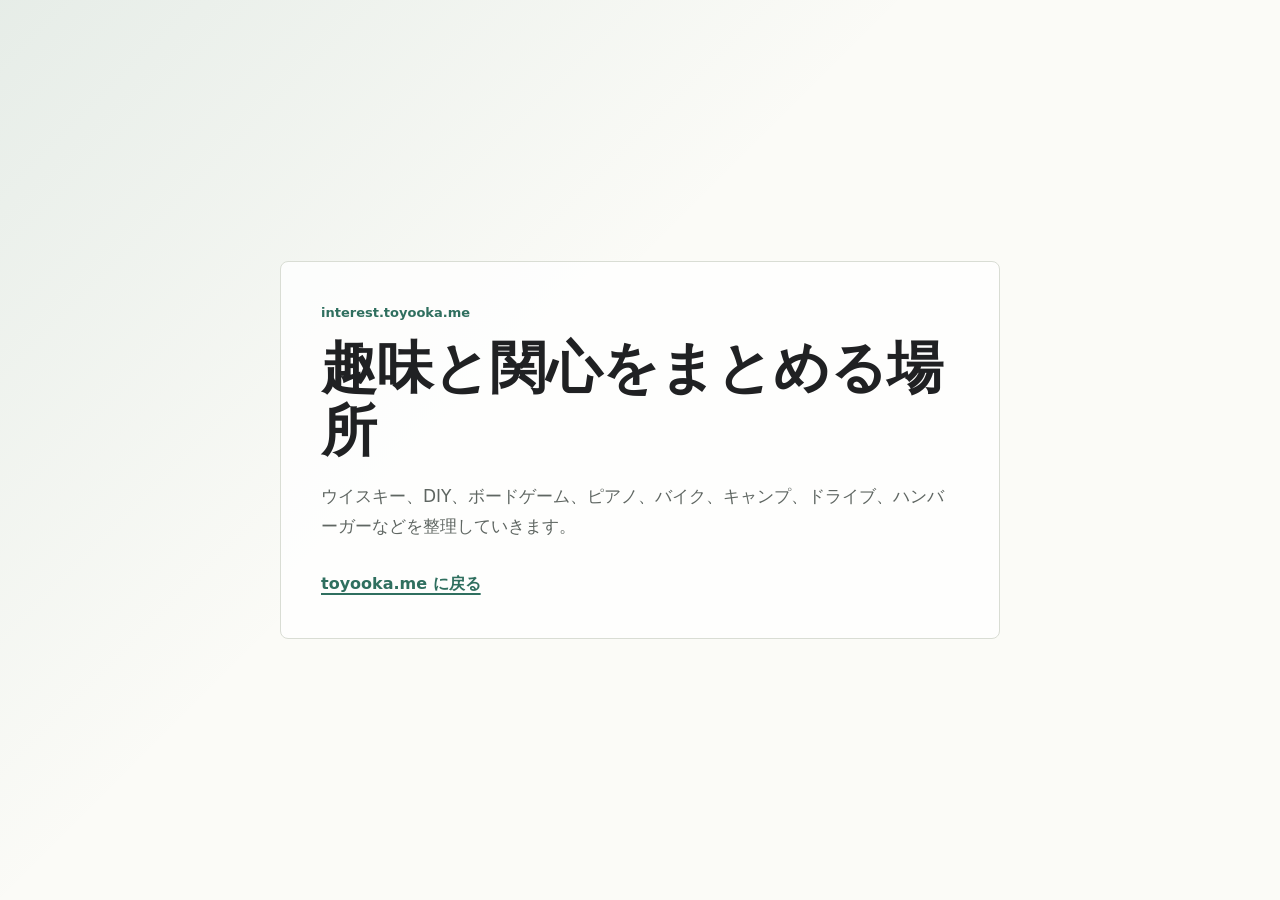
==== index.html @ 7d4742cf "Initial interest site" ====
<!doctype html>
<html lang="ja">
  <head>
    <meta charset="utf-8">
    <meta name="viewport" content="width=device-width, initial-scale=1">
    <title>Interest | Yuma Toyooka</title>
    <meta name="description" content="Yuma Toyookaの趣味や関心をまとめるサイトです。">
    <link rel="canonical" href="https://interest.toyooka.me/">
    <link rel="stylesheet" href="/styles.css">
  </head>
  <body>
    <main class="site-shell">
      <p class="eyebrow">interest.toyooka.me</p>
      <h1>趣味と関心をまとめる場所</h1>
      <p>
        ウイスキー、DIY、ボードゲーム、ピアノ、バイク、キャンプ、ドライブ、ハンバーガーなどを整理していきます。
      </p>
      <a href="https://toyooka.me/">toyooka.me に戻る</a>
    </main>
  </body>
</html>
---- styles.css ----
:root {
  color-scheme: light;
  --ink: #202123;
  --muted: #5f6662;
  --paper: #fbfbf7;
  --line: #d9ddd4;
  --green: #2f6f5f;
}

* {
  box-sizing: border-box;
}

body {
  min-height: 100vh;
  margin: 0;
  display: grid;
  place-items: center;
  padding: 32px;
  color: var(--ink);
  background:
    linear-gradient(135deg, rgba(47, 111, 95, 0.1), rgba(255, 255, 255, 0) 42%),
    var(--paper);
  font-family:
    "Hiragino Kaku Gothic ProN",
    "Yu Gothic",
    "Noto Sans JP",
    system-ui,
    sans-serif;
  line-height: 1.75;
}

.site-shell {
  width: min(720px, 100%);
  padding: 40px;
  border: 1px solid var(--line);
  border-radius: 8px;
  background: rgba(255, 255, 255, 0.78);
}

.eyebrow {
  margin: 0 0 12px;
  color: var(--green);
  font-size: 13px;
  font-weight: 850;
  letter-spacing: 0;
}

h1 {
  margin: 0;
  font-size: clamp(34px, 6vw, 56px);
  line-height: 1.12;
  letter-spacing: 0;
}

p:not(.eyebrow) {
  margin: 20px 0 0;
  color: var(--muted);
  font-size: 17px;
}

a {
  margin-top: 28px;
  display: inline-flex;
  color: var(--green);
  font-weight: 850;
  text-decoration: underline;
  text-decoration-thickness: 1.5px;
  text-underline-offset: 4px;
}

@media (max-width: 640px) {
  body {
    padding: 18px;
  }

  .site-shell {
    padding: 28px;
  }
}
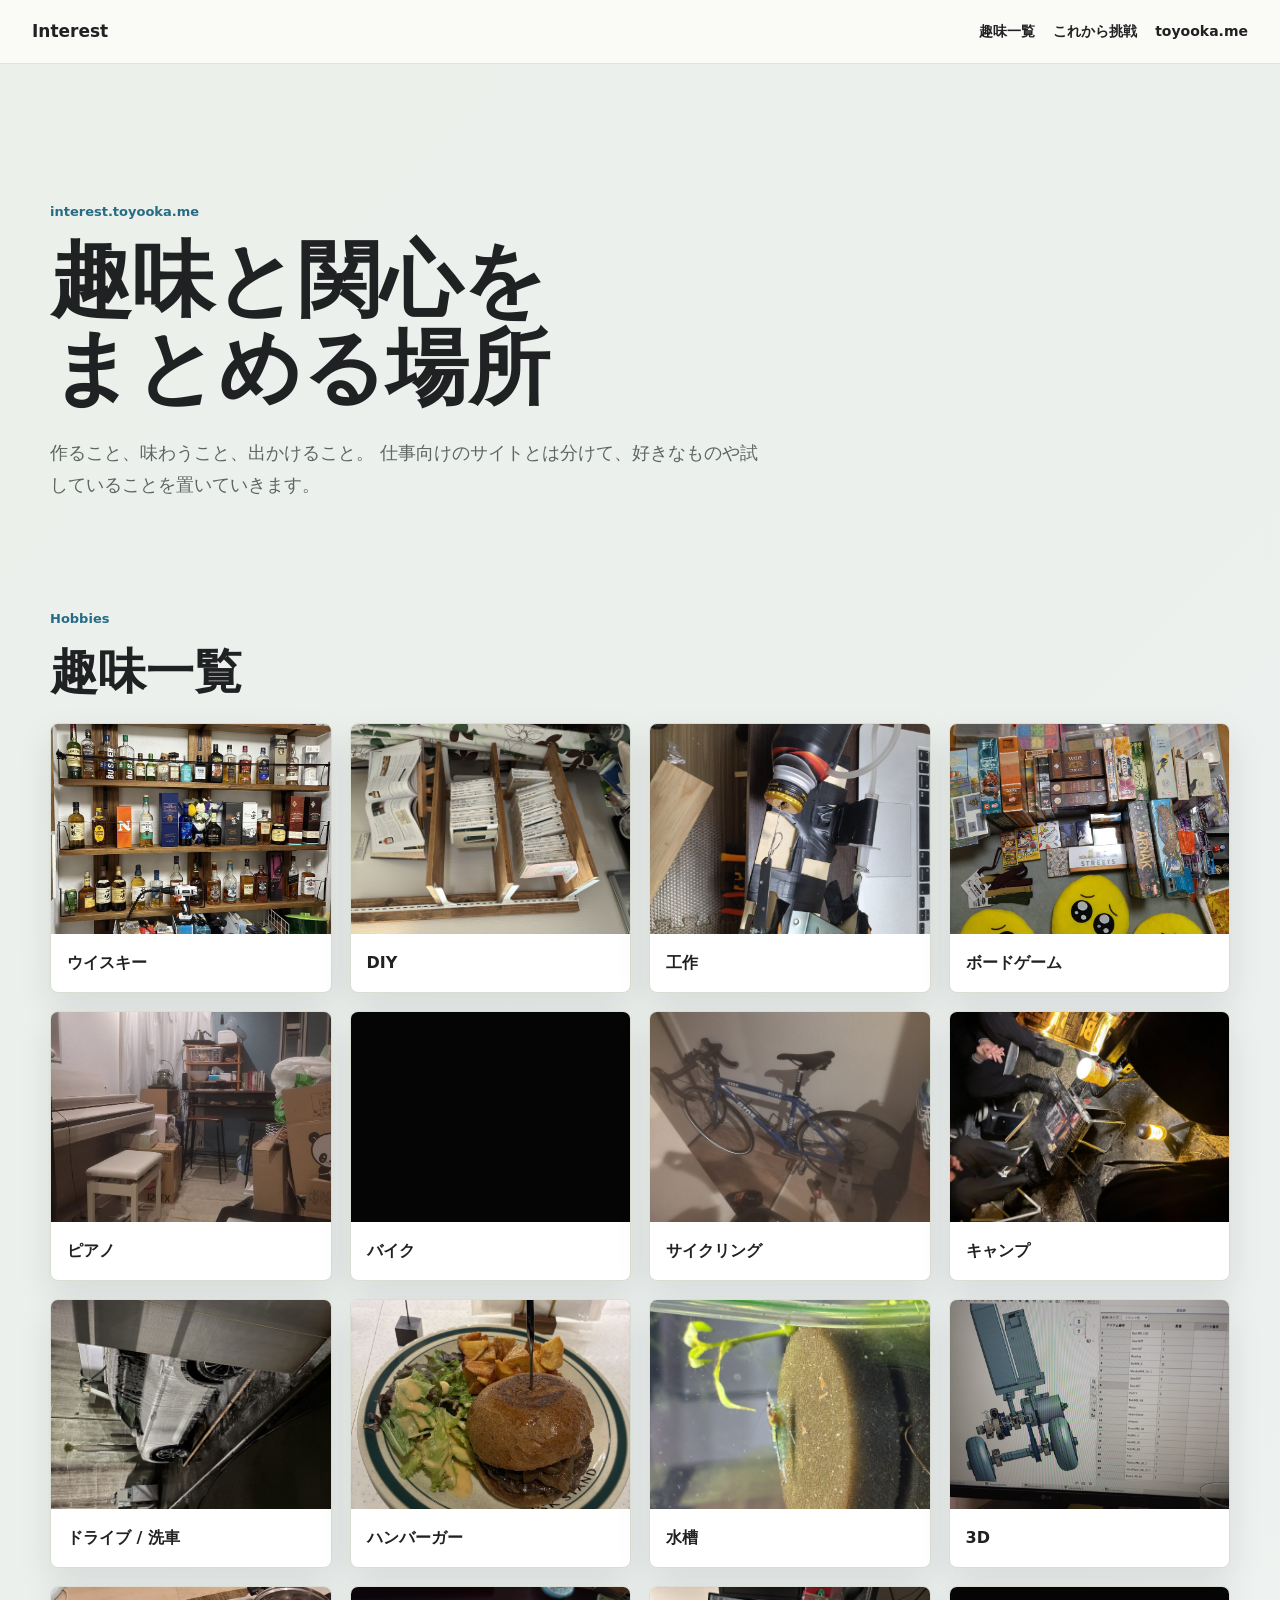
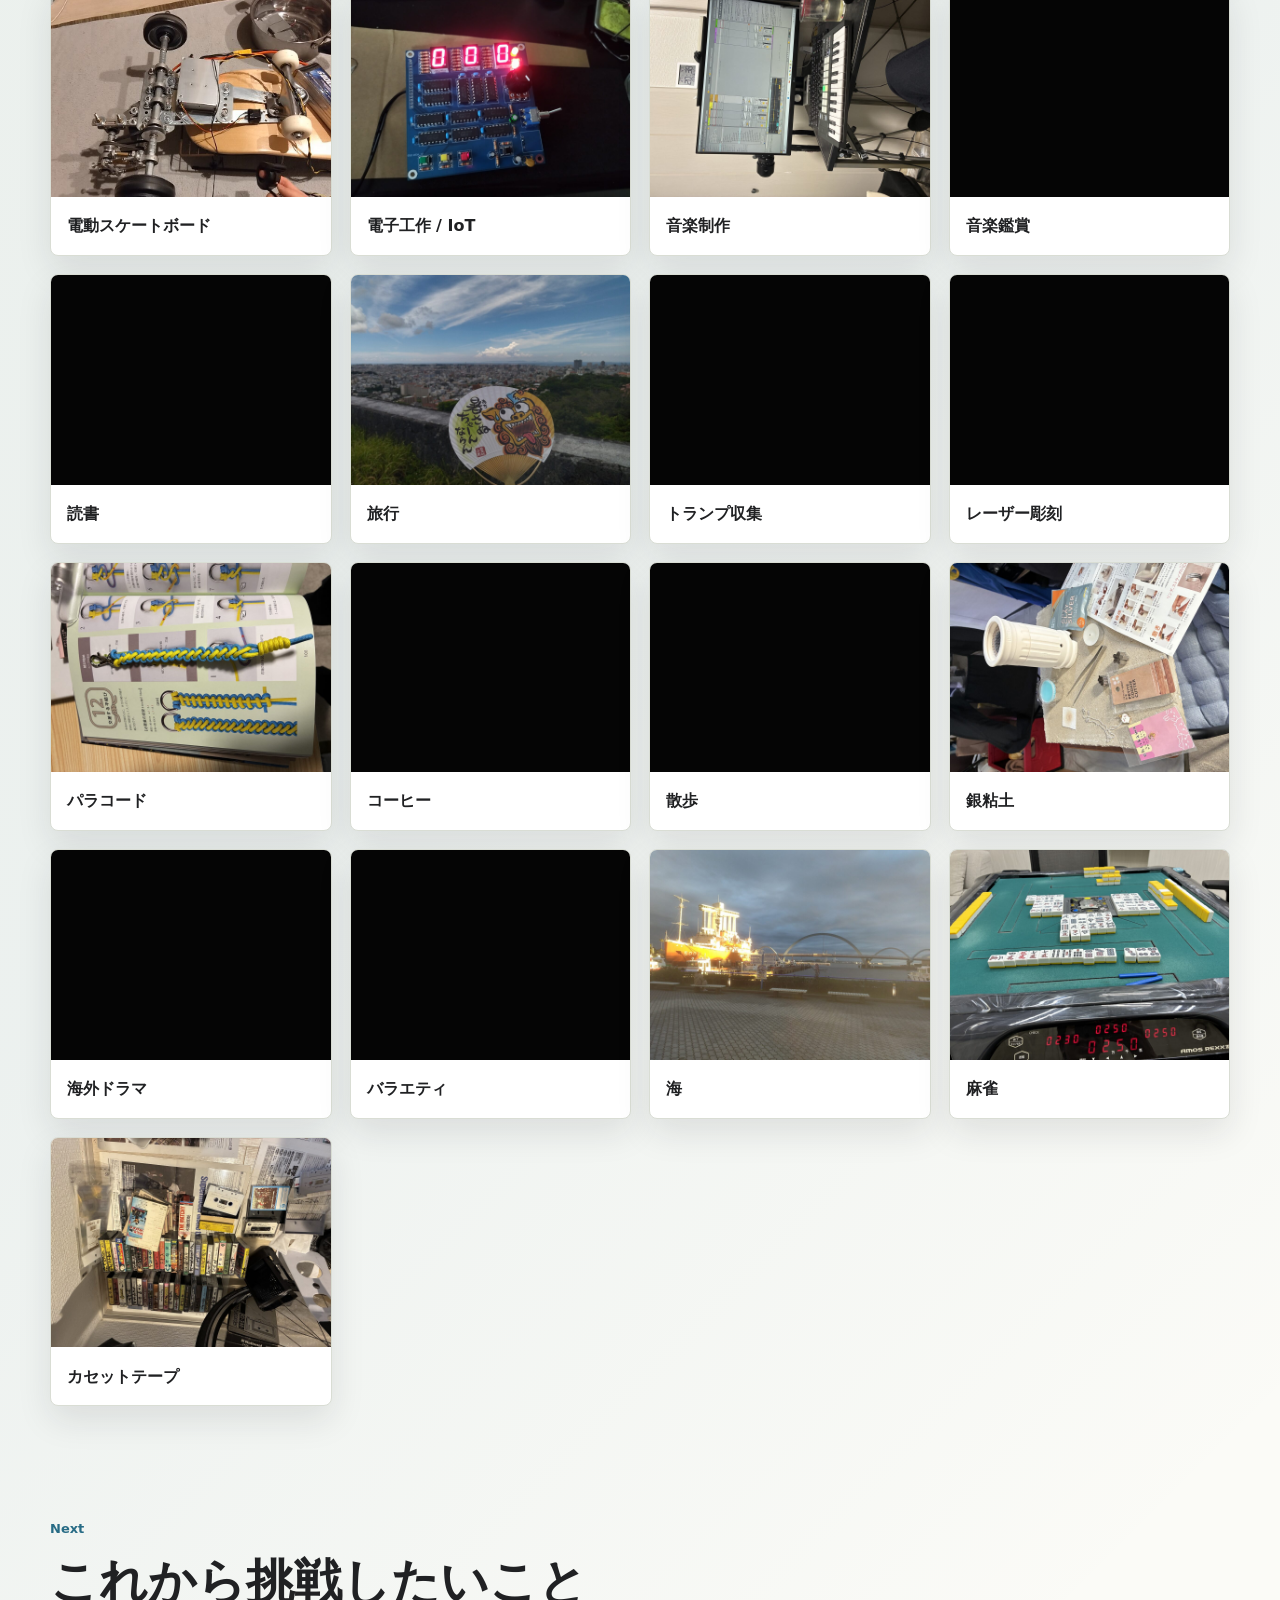
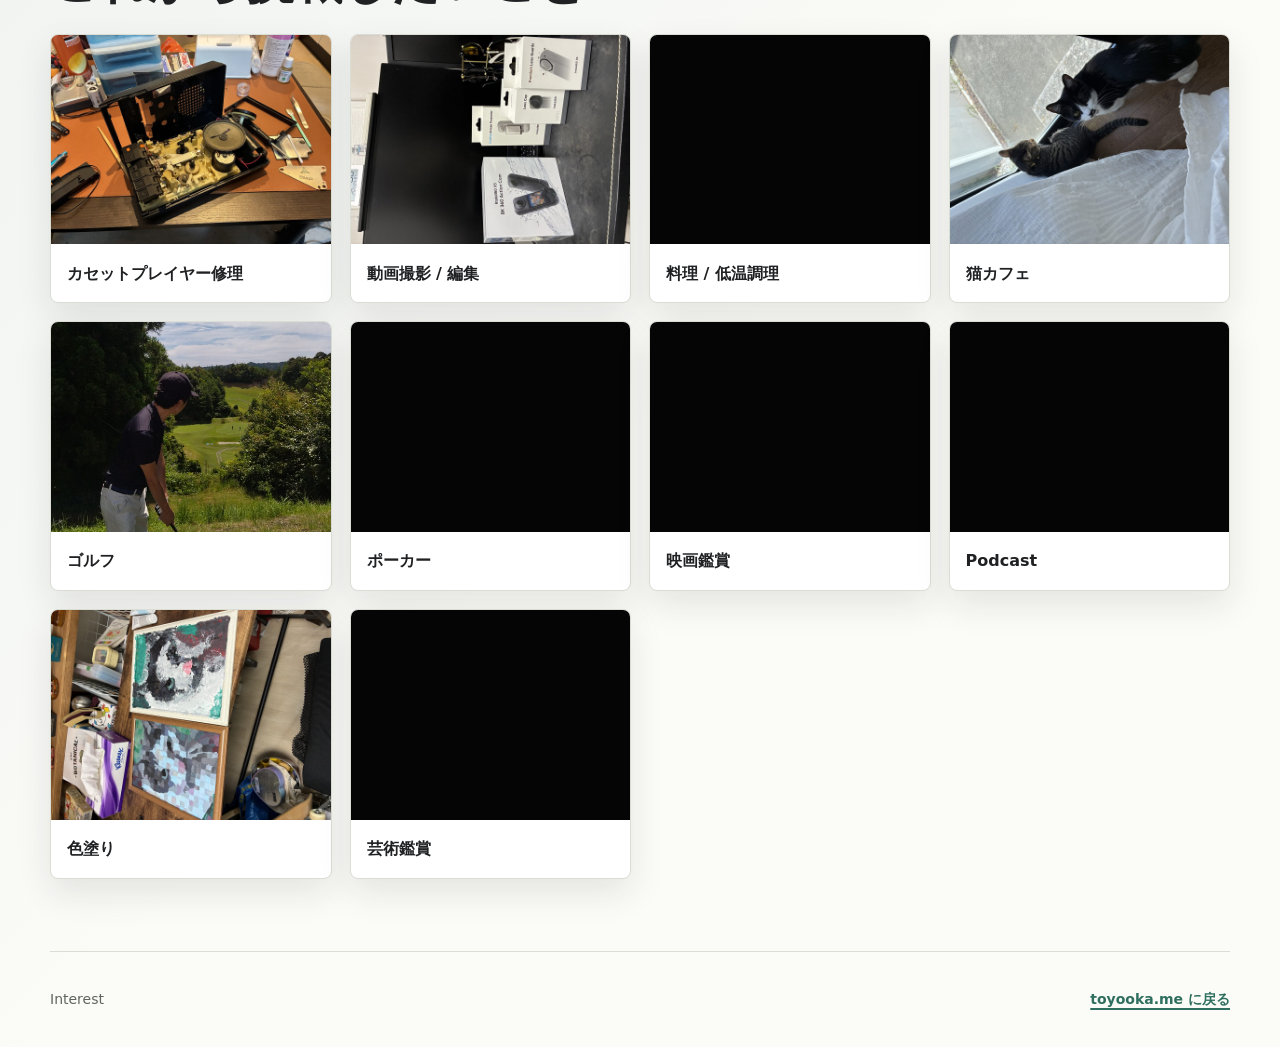
==== commit 1df5cd85: "Add interest list" ====
--- a/index.html
+++ b/index.html
@@ -3,19 +3,214 @@
   <head>
     <meta charset="utf-8">
     <meta name="viewport" content="width=device-width, initial-scale=1">
-    <title>Interest | Yuma Toyooka</title>
-    <meta name="description" content="Yuma Toyookaの趣味や関心をまとめるサイトです。">
+    <title>趣味と関心 | Yuma Toyooka</title>
+    <meta
+      name="description"
+      content="ウイスキー、DIY、ボードゲーム、ピアノ、バイク、キャンプ、ドライブ、ハンバーガーなど、Yuma Toyookaの趣味と関心をまとめるサイトです。"
+    >
     <link rel="canonical" href="https://interest.toyooka.me/">
     <link rel="stylesheet" href="/styles.css">
   </head>
   <body>
-    <main class="site-shell">
-      <p class="eyebrow">interest.toyooka.me</p>
-      <h1>趣味と関心をまとめる場所</h1>
-      <p>
-        ウイスキー、DIY、ボードゲーム、ピアノ、バイク、キャンプ、ドライブ、ハンバーガーなどを整理していきます。
-      </p>
+    <header class="site-header">
+      <a class="brand" href="/">Interest</a>
+      <nav class="nav" aria-label="主要ナビゲーション">
+        <a href="#hobbies">趣味一覧</a>
+        <a href="#challenges">これから挑戦</a>
+        <a href="https://toyooka.me/">toyooka.me</a>
+      </nav>
+    </header>
+
+    <main>
+      <section class="hero" aria-label="サイト概要">
+        <p class="eyebrow">interest.toyooka.me</p>
+        <h1>趣味と関心を<br>まとめる場所</h1>
+        <p>
+          作ること、味わうこと、出かけること。
+          仕事向けのサイトとは分けて、好きなものや試していることを置いていきます。
+        </p>
+      </section>
+
+      <section id="hobbies" class="section">
+        <div class="section-heading">
+          <p class="eyebrow">Hobbies</p>
+          <h2>趣味一覧</h2>
+        </div>
+
+        <div class="interest-grid">
+          <article class="interest-card">
+            <img src="/assets/hobby-whiskey.jpeg" alt="ウイスキー" loading="lazy">
+            <h3>ウイスキー</h3>
+          </article>
+          <article class="interest-card">
+            <img src="/assets/hobby-diy.jpeg" alt="DIY" loading="lazy">
+            <h3>DIY</h3>
+          </article>
+          <article class="interest-card">
+            <img src="/assets/hobby-craft.jpeg" alt="工作" loading="lazy">
+            <h3>工作</h3>
+          </article>
+          <article class="interest-card">
+            <img src="/assets/hobby-board-game.jpeg" alt="ボードゲーム" loading="lazy">
+            <h3>ボードゲーム</h3>
+          </article>
+          <article class="interest-card">
+            <img src="/assets/hobby-piano.jpeg" alt="ピアノ" loading="lazy">
+            <h3>ピアノ</h3>
+          </article>
+          <article class="interest-card">
+            <img src="/assets/hobby-placeholder.png" alt="バイク" loading="lazy">
+            <h3>バイク</h3>
+          </article>
+          <article class="interest-card">
+            <img src="/assets/hobby-cycling.jpeg" alt="サイクリング" loading="lazy">
+            <h3>サイクリング</h3>
+          </article>
+          <article class="interest-card">
+            <img src="/assets/hobby-camping.jpeg" alt="キャンプ" loading="lazy">
+            <h3>キャンプ</h3>
+          </article>
+          <article class="interest-card">
+            <img src="/assets/hobby-drive.jpeg" alt="ドライブと洗車" loading="lazy">
+            <h3>ドライブ / 洗車</h3>
+          </article>
+          <article class="interest-card">
+            <img src="/assets/hobby-burger.jpeg" alt="ハンバーガー" loading="lazy">
+            <h3>ハンバーガー</h3>
+          </article>
+          <article class="interest-card">
+            <img src="/assets/hobby-aquarium.jpeg" alt="水槽" loading="lazy">
+            <h3>水槽</h3>
+          </article>
+          <article class="interest-card">
+            <img src="/assets/hobby-3d.jpeg" alt="3D" loading="lazy">
+            <h3>3D</h3>
+          </article>
+          <article class="interest-card">
+            <img src="/assets/hobby-electric-skateboard.jpeg" alt="電動スケートボード" loading="lazy">
+            <h3>電動スケートボード</h3>
+          </article>
+          <article class="interest-card">
+            <img src="/assets/hobby-electronics.jpeg" alt="電子工作とIoT" loading="lazy">
+            <h3>電子工作 / IoT</h3>
+          </article>
+          <article class="interest-card">
+            <img src="/assets/hobby-dtm.jpeg" alt="音楽制作" loading="lazy">
+            <h3>音楽制作</h3>
+          </article>
+          <article class="interest-card">
+            <img src="/assets/hobby-placeholder.png" alt="音楽鑑賞" loading="lazy">
+            <h3>音楽鑑賞</h3>
+          </article>
+          <article class="interest-card">
+            <img src="/assets/hobby-placeholder.png" alt="読書" loading="lazy">
+            <h3>読書</h3>
+          </article>
+          <article class="interest-card">
+            <img src="/assets/hobby-travel.jpeg" alt="旅行" loading="lazy">
+            <h3>旅行</h3>
+          </article>
+          <article class="interest-card">
+            <img src="/assets/hobby-placeholder.png" alt="トランプ収集" loading="lazy">
+            <h3>トランプ収集</h3>
+          </article>
+          <article class="interest-card">
+            <img src="/assets/hobby-placeholder.png" alt="レーザー彫刻" loading="lazy">
+            <h3>レーザー彫刻</h3>
+          </article>
+          <article class="interest-card">
+            <img src="/assets/hobby-paracord.jpeg" alt="パラコード" loading="lazy">
+            <h3>パラコード</h3>
+          </article>
+          <article class="interest-card">
+            <img src="/assets/hobby-placeholder.png" alt="コーヒー" loading="lazy">
+            <h3>コーヒー</h3>
+          </article>
+          <article class="interest-card">
+            <img src="/assets/hobby-placeholder.png" alt="散歩" loading="lazy">
+            <h3>散歩</h3>
+          </article>
+          <article class="interest-card">
+            <img src="/assets/hobby-silver-clay.jpeg" alt="銀粘土" loading="lazy">
+            <h3>銀粘土</h3>
+          </article>
+          <article class="interest-card">
+            <img src="/assets/hobby-placeholder.png" alt="海外ドラマ" loading="lazy">
+            <h3>海外ドラマ</h3>
+          </article>
+          <article class="interest-card">
+            <img src="/assets/hobby-placeholder.png" alt="バラエティ" loading="lazy">
+            <h3>バラエティ</h3>
+          </article>
+          <article class="interest-card">
+            <img src="/assets/hobby-sea.jpeg" alt="海を見ること" loading="lazy">
+            <h3>海</h3>
+          </article>
+          <article class="interest-card">
+            <img src="/assets/hobby-mahjong.jpeg" alt="麻雀" loading="lazy">
+            <h3>麻雀</h3>
+          </article>
+          <article class="interest-card">
+            <img src="/assets/hobby-cassette-tape.jpeg" alt="カセットテープ" loading="lazy">
+            <h3>カセットテープ</h3>
+          </article>
+        </div>
+      </section>
+
+      <section id="challenges" class="section">
+        <div class="section-heading">
+          <p class="eyebrow">Next</p>
+          <h2>これから挑戦したいこと</h2>
+        </div>
+
+        <div class="interest-grid">
+          <article class="interest-card">
+            <img src="/assets/hobby-cassette-repair.jpeg" alt="カセットプレイヤー修理" loading="lazy">
+            <h3>カセットプレイヤー修理</h3>
+          </article>
+          <article class="interest-card">
+            <img src="/assets/hobby-video.jpeg" alt="動画撮影と編集" loading="lazy">
+            <h3>動画撮影 / 編集</h3>
+          </article>
+          <article class="interest-card">
+            <img src="/assets/hobby-placeholder.png" alt="料理と低温調理" loading="lazy">
+            <h3>料理 / 低温調理</h3>
+          </article>
+          <article class="interest-card">
+            <img src="/assets/hobby-cat.jpeg" alt="猫カフェ" loading="lazy">
+            <h3>猫カフェ</h3>
+          </article>
+          <article class="interest-card">
+            <img src="/assets/hobby-golf.jpeg" alt="ゴルフ" loading="lazy">
+            <h3>ゴルフ</h3>
+          </article>
+          <article class="interest-card">
+            <img src="/assets/hobby-placeholder.png" alt="ポーカー" loading="lazy">
+            <h3>ポーカー</h3>
+          </article>
+          <article class="interest-card">
+            <img src="/assets/hobby-placeholder.png" alt="映画鑑賞" loading="lazy">
+            <h3>映画鑑賞</h3>
+          </article>
+          <article class="interest-card">
+            <img src="/assets/hobby-placeholder.png" alt="Podcast" loading="lazy">
+            <h3>Podcast</h3>
+          </article>
+          <article class="interest-card">
+            <img src="/assets/hobby-coloring.jpeg" alt="色塗り" loading="lazy">
+            <h3>色塗り</h3>
+          </article>
+          <article class="interest-card">
+            <img src="/assets/hobby-placeholder.png" alt="芸術鑑賞" loading="lazy">
+            <h3>芸術鑑賞</h3>
+          </article>
+        </div>
+      </section>
+    </main>
+
+    <footer class="site-footer">
+      <span>Interest</span>
       <a href="https://toyooka.me/">toyooka.me に戻る</a>
-    </main>
+    </footer>
   </body>
 </html>
--- a/styles.css
+++ b/styles.css
@@ -4,22 +4,27 @@
   --muted: #5f6662;
   --paper: #fbfbf7;
   --line: #d9ddd4;
+  --soft: #eef3ef;
   --green: #2f6f5f;
+  --blue: #276b85;
+  --white: #ffffff;
+  --shadow: 0 14px 34px rgba(32, 33, 35, 0.1);
 }
 
 * {
   box-sizing: border-box;
 }
 
+html {
+  scroll-behavior: smooth;
+  scroll-padding-top: 84px;
+}
+
 body {
-  min-height: 100vh;
   margin: 0;
-  display: grid;
-  place-items: center;
-  padding: 32px;
   color: var(--ink);
   background:
-    linear-gradient(135deg, rgba(47, 111, 95, 0.1), rgba(255, 255, 255, 0) 42%),
+    linear-gradient(135deg, rgba(47, 111, 95, 0.08), rgba(39, 107, 133, 0.07) 48%, rgba(255, 255, 255, 0) 78%),
     var(--paper);
   font-family:
     "Hiragino Kaku Gothic ProN",
@@ -30,38 +35,12 @@
   line-height: 1.75;
 }
 
-.site-shell {
-  width: min(720px, 100%);
-  padding: 40px;
-  border: 1px solid var(--line);
-  border-radius: 8px;
-  background: rgba(255, 255, 255, 0.78);
-}
-
-.eyebrow {
-  margin: 0 0 12px;
-  color: var(--green);
-  font-size: 13px;
-  font-weight: 850;
-  letter-spacing: 0;
-}
-
-h1 {
-  margin: 0;
-  font-size: clamp(34px, 6vw, 56px);
-  line-height: 1.12;
-  letter-spacing: 0;
-}
-
-p:not(.eyebrow) {
-  margin: 20px 0 0;
-  color: var(--muted);
-  font-size: 17px;
+img {
+  display: block;
+  max-width: 100%;
 }
 
 a {
-  margin-top: 28px;
-  display: inline-flex;
   color: var(--green);
   font-weight: 850;
   text-decoration: underline;
@@ -69,12 +48,206 @@
   text-underline-offset: 4px;
 }
 
-@media (max-width: 640px) {
-  body {
-    padding: 18px;
-  }
-
-  .site-shell {
-    padding: 28px;
-  }
-}
+a:focus-visible {
+  outline: 3px solid rgba(47, 111, 95, 0.3);
+  outline-offset: 4px;
+}
+
+.site-header {
+  position: sticky;
+  top: 0;
+  z-index: 10;
+  min-height: 64px;
+  display: flex;
+  align-items: center;
+  justify-content: space-between;
+  gap: 18px;
+  padding: 0 32px;
+  border-bottom: 1px solid rgba(217, 221, 212, 0.82);
+  background: rgba(251, 251, 247, 0.92);
+  backdrop-filter: blur(14px);
+}
+
+.brand {
+  color: var(--ink);
+  font-size: 17px;
+  font-weight: 900;
+  text-decoration: none;
+}
+
+.nav {
+  display: flex;
+  flex-wrap: wrap;
+  gap: 8px 18px;
+  justify-content: flex-end;
+}
+
+.nav a {
+  color: var(--ink);
+  font-size: 14px;
+  text-decoration: none;
+}
+
+.nav a:hover {
+  color: var(--green);
+}
+
+.hero {
+  width: min(1180px, calc(100% - 64px));
+  min-height: 56vh;
+  margin: 0 auto;
+  display: grid;
+  align-content: end;
+  padding: 96px 0 68px;
+}
+
+.eyebrow {
+  margin: 0 0 12px;
+  color: var(--blue);
+  font-size: 13px;
+  font-weight: 900;
+  letter-spacing: 0;
+}
+
+h1,
+h2,
+h3,
+p {
+  margin: 0;
+}
+
+h1 {
+  max-width: 880px;
+  font-size: clamp(42px, 7vw, 82px);
+  line-height: 1.08;
+  letter-spacing: 0;
+}
+
+.hero p:not(.eyebrow) {
+  max-width: 720px;
+  margin-top: 24px;
+  color: var(--muted);
+  font-size: 18px;
+}
+
+.section {
+  width: min(1180px, calc(100% - 64px));
+  margin: 0 auto;
+  padding: 40px 0 72px;
+}
+
+.section-heading {
+  margin-bottom: 24px;
+}
+
+h2 {
+  font-size: clamp(30px, 4vw, 48px);
+  line-height: 1.18;
+  letter-spacing: 0;
+}
+
+.interest-grid {
+  display: grid;
+  grid-template-columns: repeat(4, minmax(0, 1fr));
+  gap: 18px;
+}
+
+.interest-card {
+  min-width: 0;
+  overflow: hidden;
+  border: 1px solid var(--line);
+  border-radius: 8px;
+  background: var(--white);
+  box-shadow: var(--shadow);
+}
+
+.interest-card img {
+  width: 100%;
+  aspect-ratio: 4 / 3;
+  object-fit: cover;
+  background: var(--soft);
+}
+
+.interest-card h3 {
+  min-height: 58px;
+  display: flex;
+  align-items: center;
+  padding: 14px 16px;
+  font-size: 16px;
+  line-height: 1.35;
+  letter-spacing: 0;
+}
+
+.site-footer {
+  width: min(1180px, calc(100% - 64px));
+  min-height: 96px;
+  margin: 0 auto;
+  display: flex;
+  align-items: center;
+  justify-content: space-between;
+  gap: 18px;
+  border-top: 1px solid var(--line);
+  color: var(--muted);
+  font-size: 14px;
+}
+
+@media (max-width: 980px) {
+  .interest-grid {
+    grid-template-columns: repeat(3, minmax(0, 1fr));
+  }
+}
+
+@media (max-width: 760px) {
+  html {
+    scroll-padding-top: 0;
+  }
+
+  .site-header {
+    position: static;
+    display: block;
+    padding: 16px 18px;
+  }
+
+  .nav {
+    margin-top: 10px;
+    justify-content: flex-start;
+  }
+
+  .hero,
+  .section,
+  .site-footer {
+    width: min(100% - 36px, 1180px);
+  }
+
+  .hero {
+    min-height: auto;
+    padding: 64px 0 48px;
+  }
+
+  .interest-grid {
+    grid-template-columns: repeat(2, minmax(0, 1fr));
+    gap: 14px;
+  }
+
+  .interest-card h3 {
+    min-height: 54px;
+    padding: 12px;
+    font-size: 15px;
+  }
+}
+
+@media (max-width: 460px) {
+  .interest-grid {
+    grid-template-columns: 1fr;
+  }
+
+  .site-footer {
+    display: block;
+    padding: 24px 0;
+  }
+
+  .site-footer a {
+    margin-top: 8px;
+    display: inline-flex;
+  }
+}
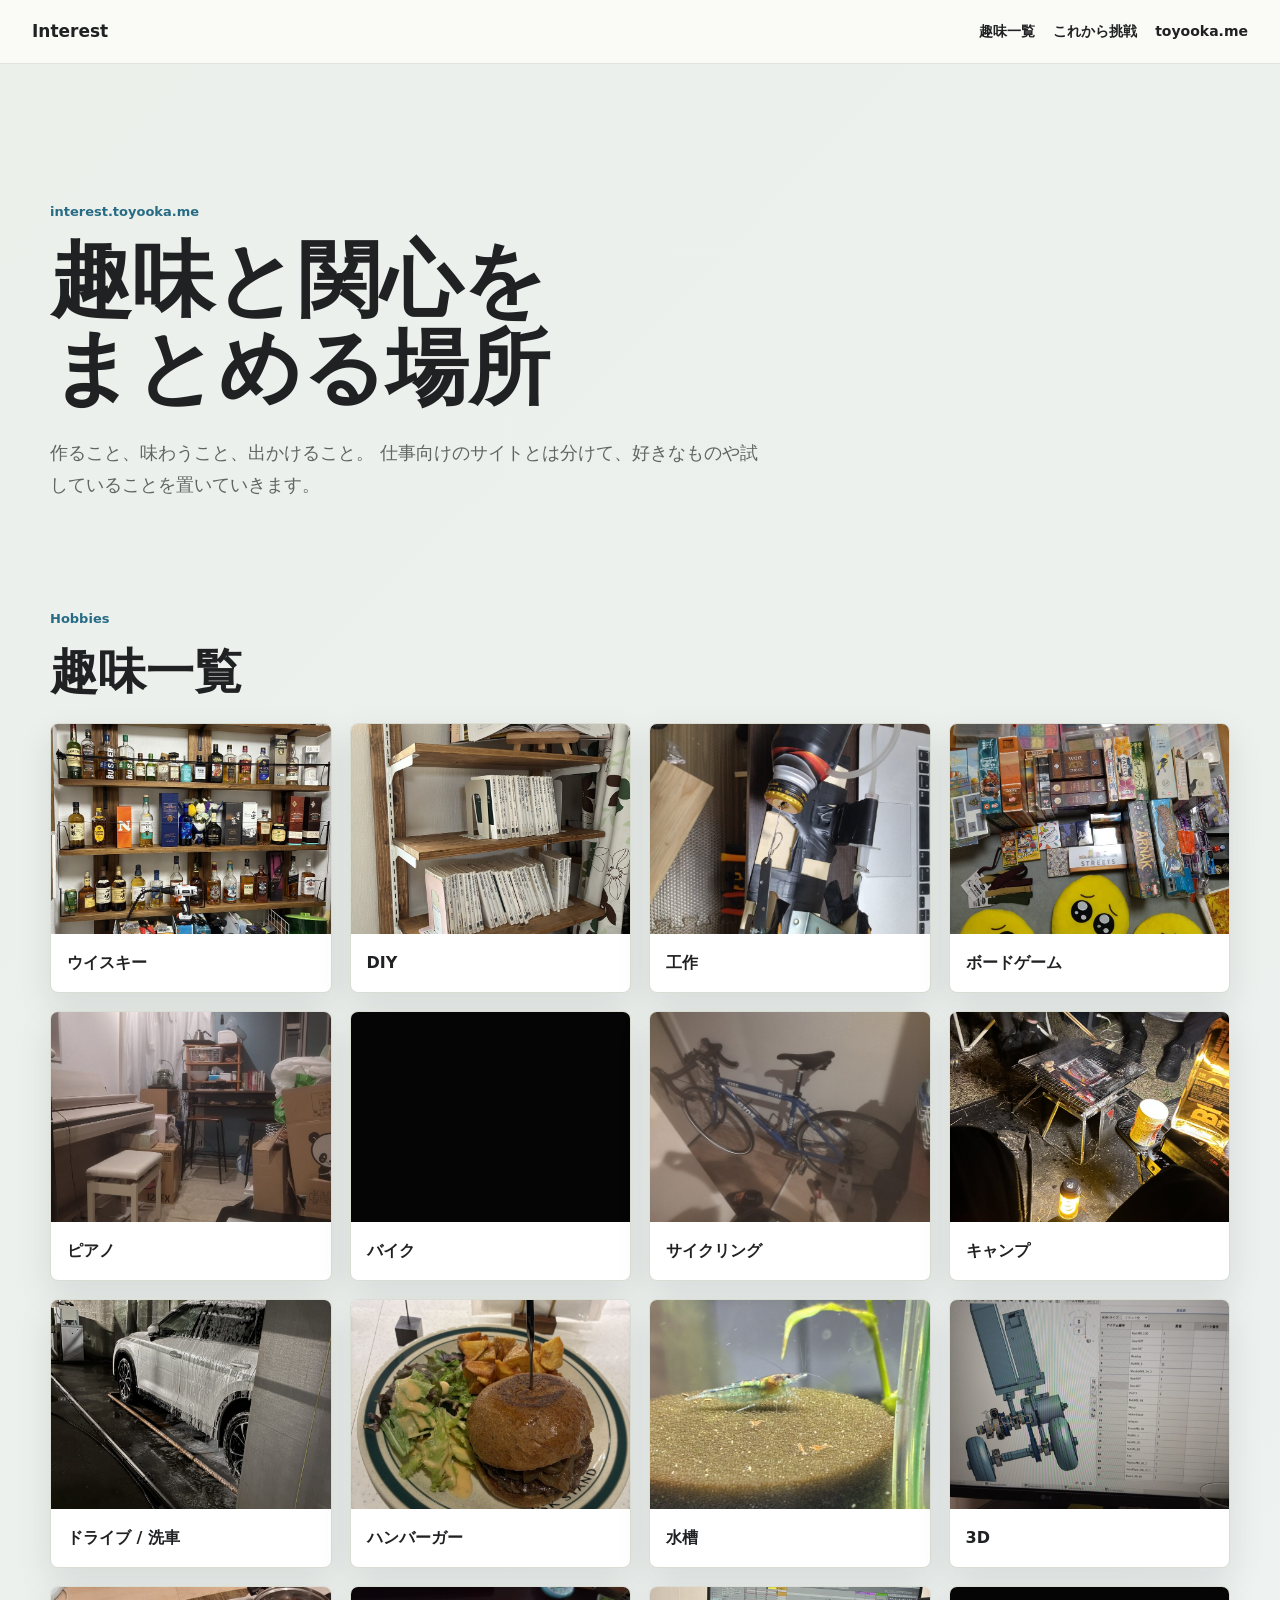
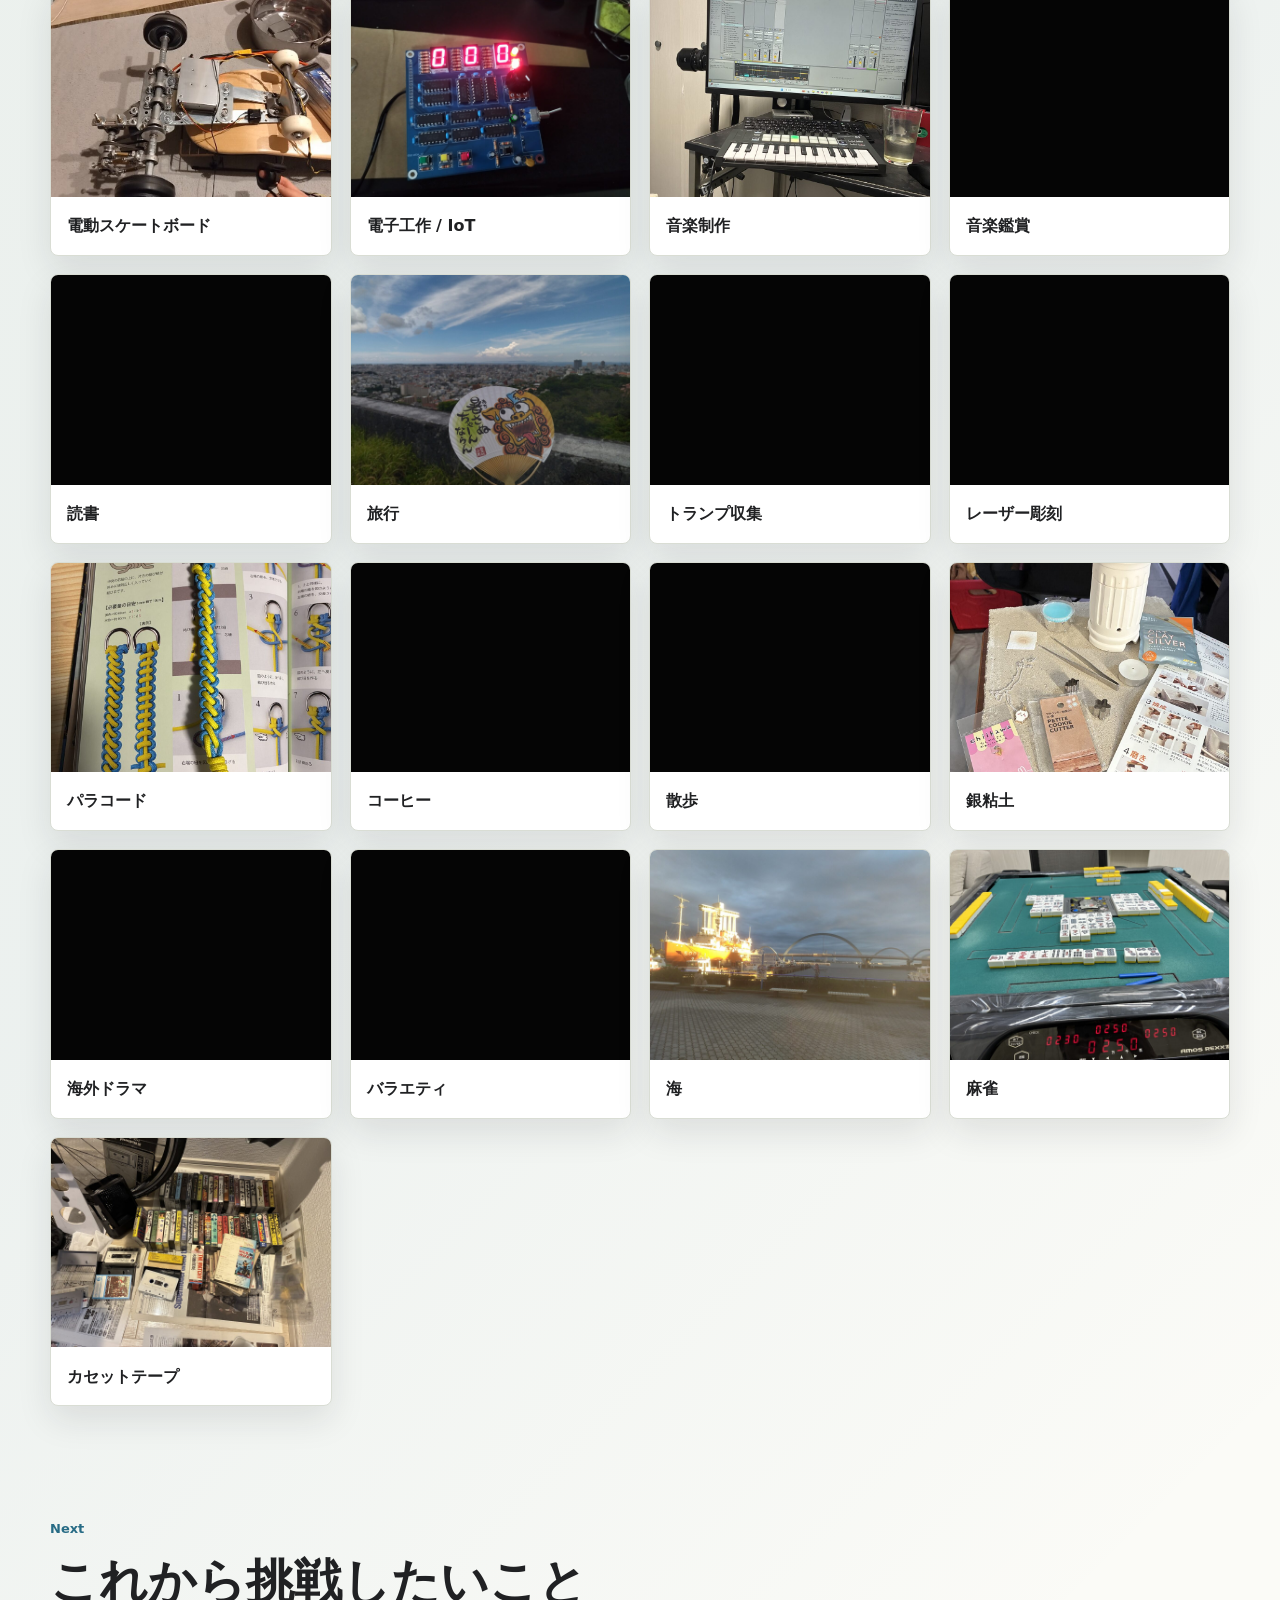
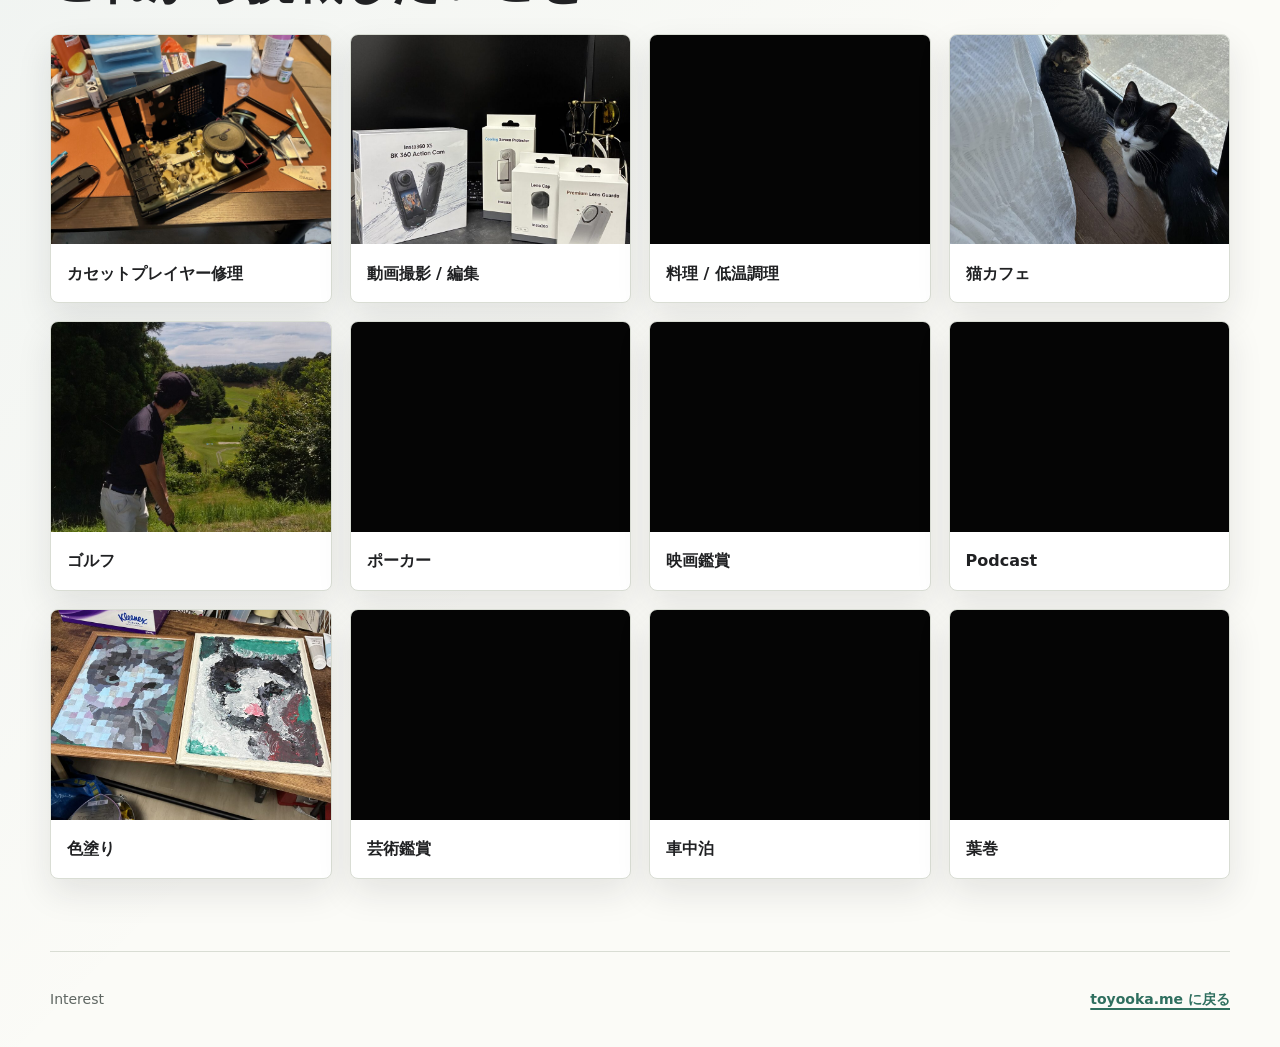
==== commit 3357bcf2: "Add 車中泊・葉巻 to interest hobby list" ====
--- a/index.html
+++ b/index.html
@@ -204,6 +204,14 @@
             <img src="/assets/hobby-placeholder.png" alt="芸術鑑賞" loading="lazy">
             <h3>芸術鑑賞</h3>
           </article>
+          <article class="interest-card">
+            <img src="/assets/hobby-placeholder.png" alt="車中泊" loading="lazy">
+            <h3>車中泊</h3>
+          </article>
+          <article class="interest-card">
+            <img src="/assets/hobby-placeholder.png" alt="葉巻" loading="lazy">
+            <h3>葉巻</h3>
+          </article>
         </div>
       </section>
     </main>
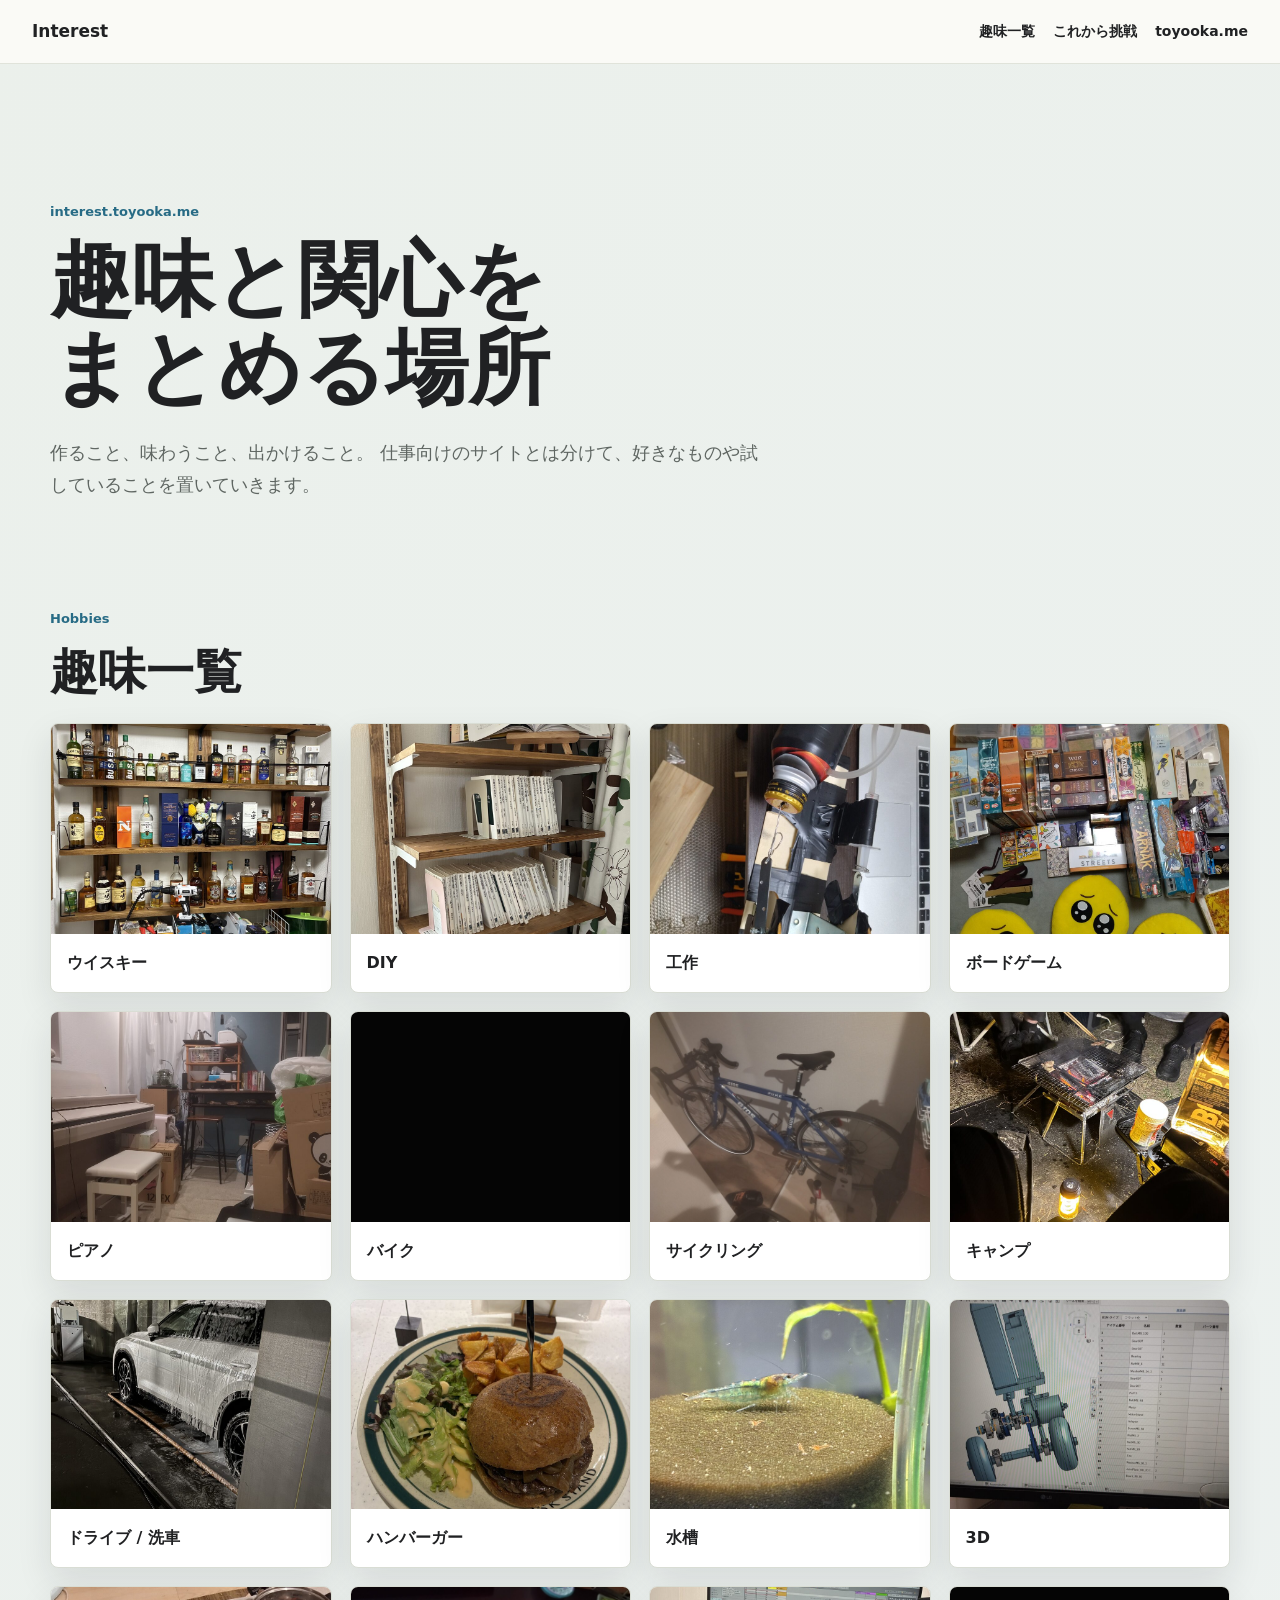
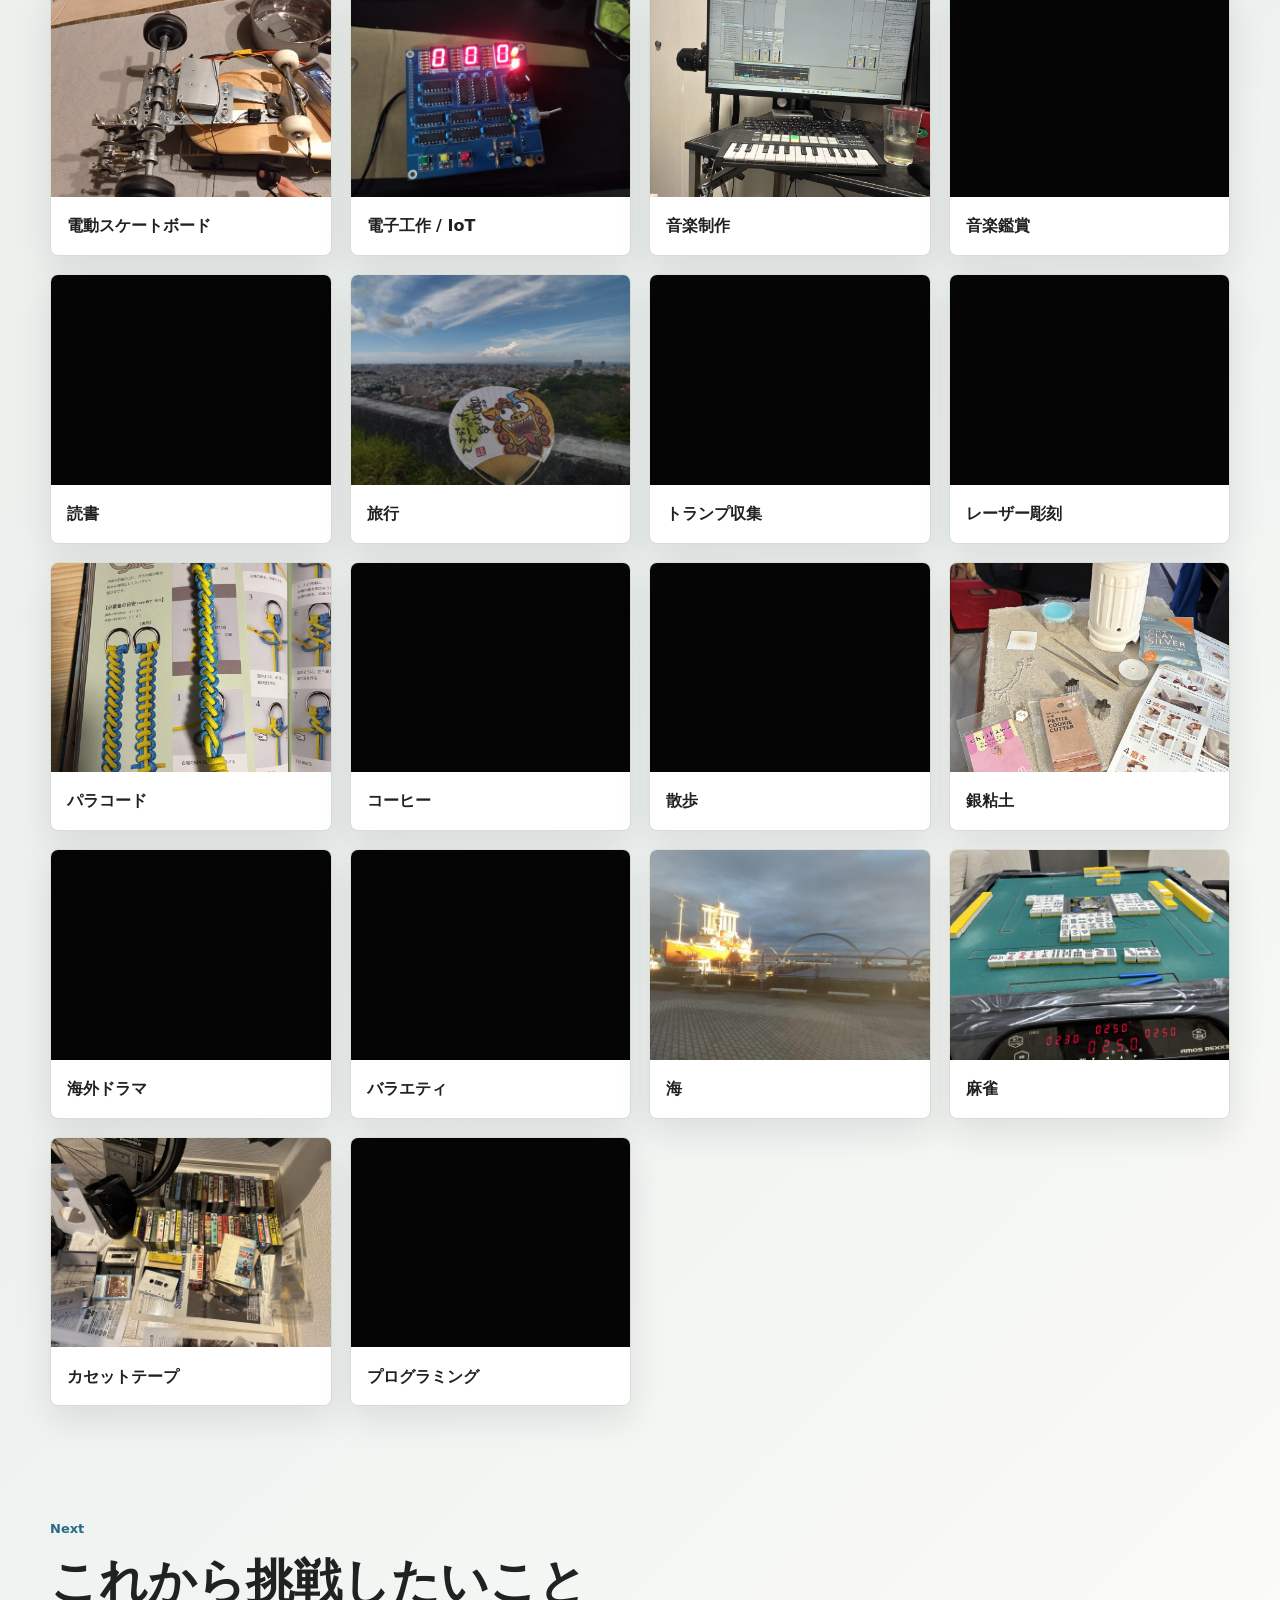
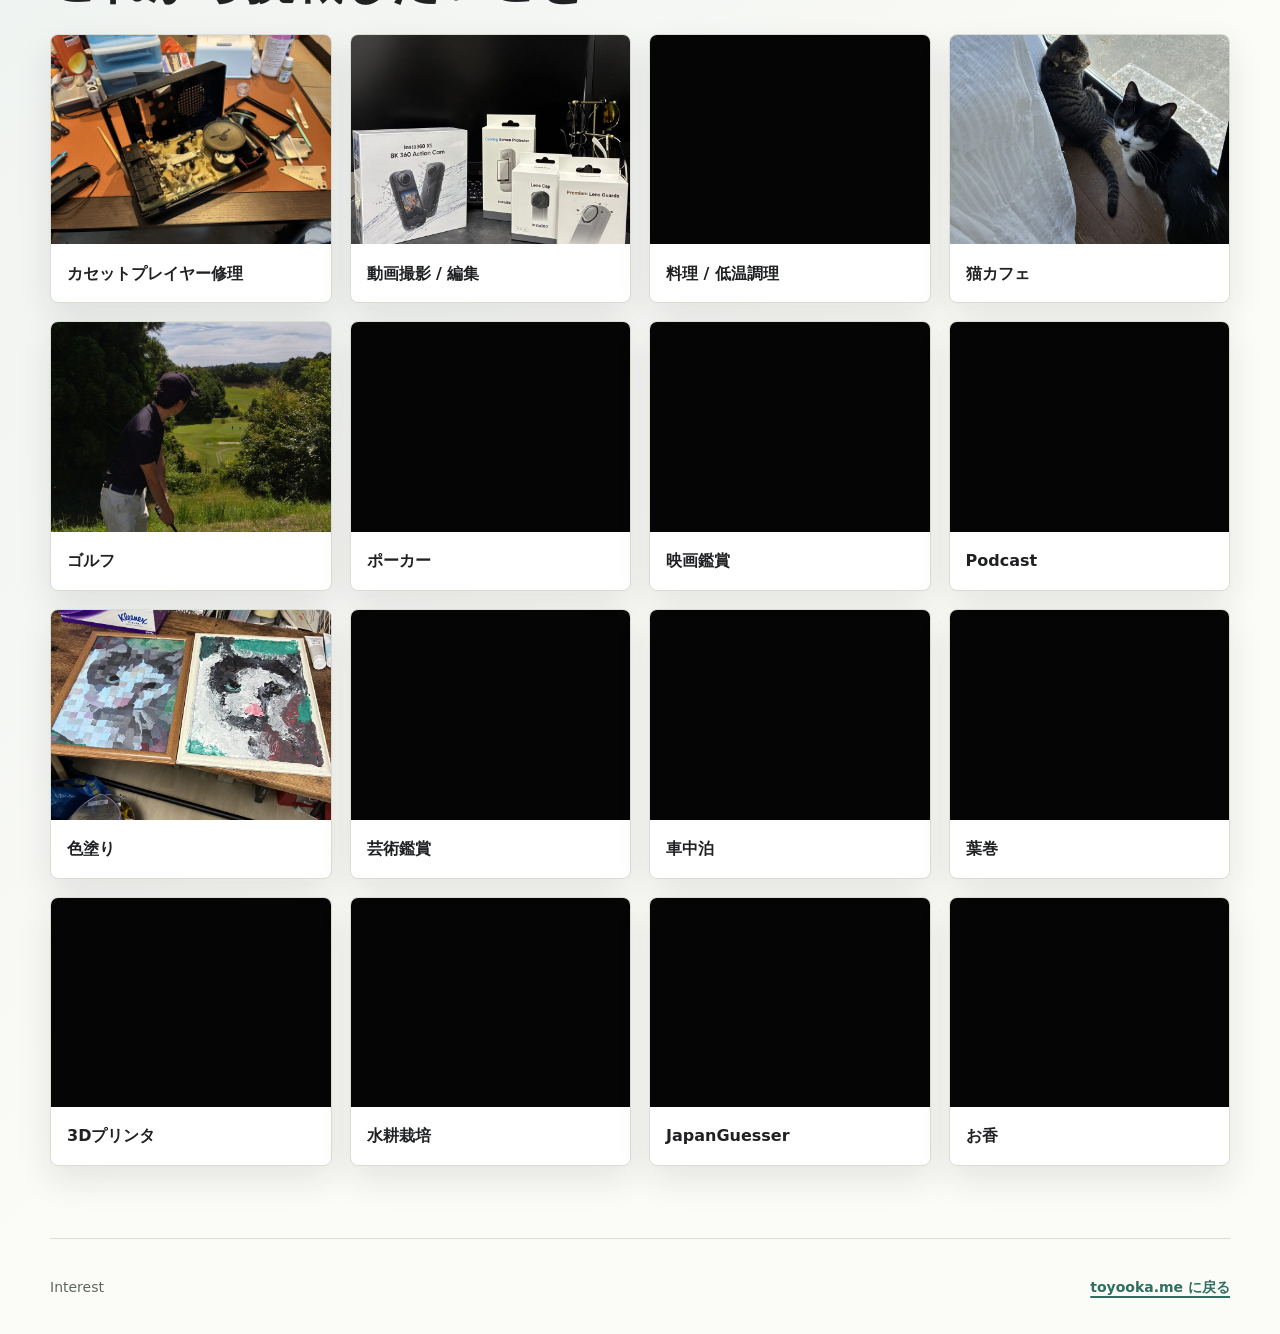
==== commit 1ce1df3a: "Add プログラミング・3Dプリンタ・水耕栽培・JapanGuesser・お香 to interest hobby list" ====
--- a/index.html
+++ b/index.html
@@ -154,6 +154,10 @@
             <img src="/assets/hobby-cassette-tape.jpeg" alt="カセットテープ" loading="lazy">
             <h3>カセットテープ</h3>
           </article>
+          <article class="interest-card">
+            <img src="/assets/hobby-placeholder.png" alt="プログラミング" loading="lazy">
+            <h3>プログラミング</h3>
+          </article>
         </div>
       </section>
 
@@ -211,6 +215,22 @@
           <article class="interest-card">
             <img src="/assets/hobby-placeholder.png" alt="葉巻" loading="lazy">
             <h3>葉巻</h3>
+          </article>
+          <article class="interest-card">
+            <img src="/assets/hobby-placeholder.png" alt="3Dプリンタ" loading="lazy">
+            <h3>3Dプリンタ</h3>
+          </article>
+          <article class="interest-card">
+            <img src="/assets/hobby-placeholder.png" alt="水耕栽培" loading="lazy">
+            <h3>水耕栽培</h3>
+          </article>
+          <article class="interest-card">
+            <img src="/assets/hobby-placeholder.png" alt="JapanGuesser" loading="lazy">
+            <h3>JapanGuesser</h3>
+          </article>
+          <article class="interest-card">
+            <img src="/assets/hobby-placeholder.png" alt="お香" loading="lazy">
+            <h3>お香</h3>
           </article>
         </div>
       </section>
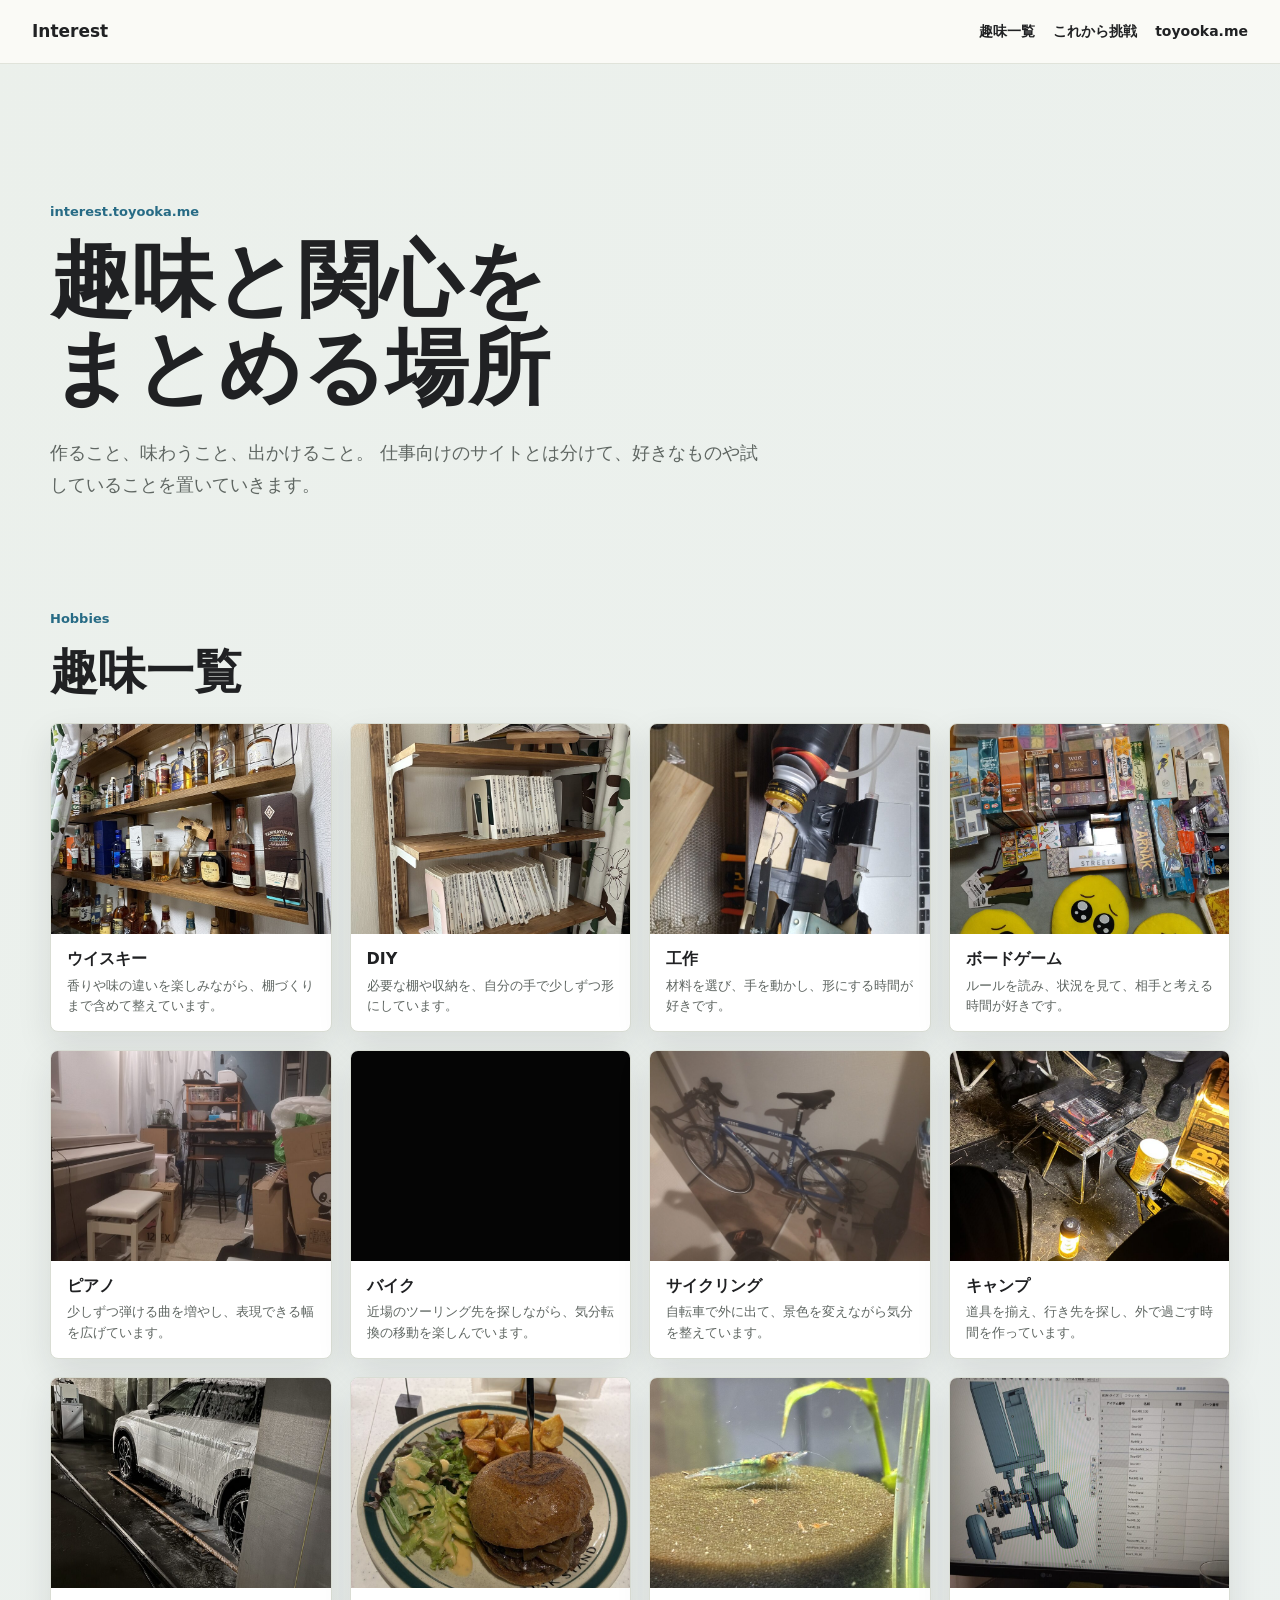
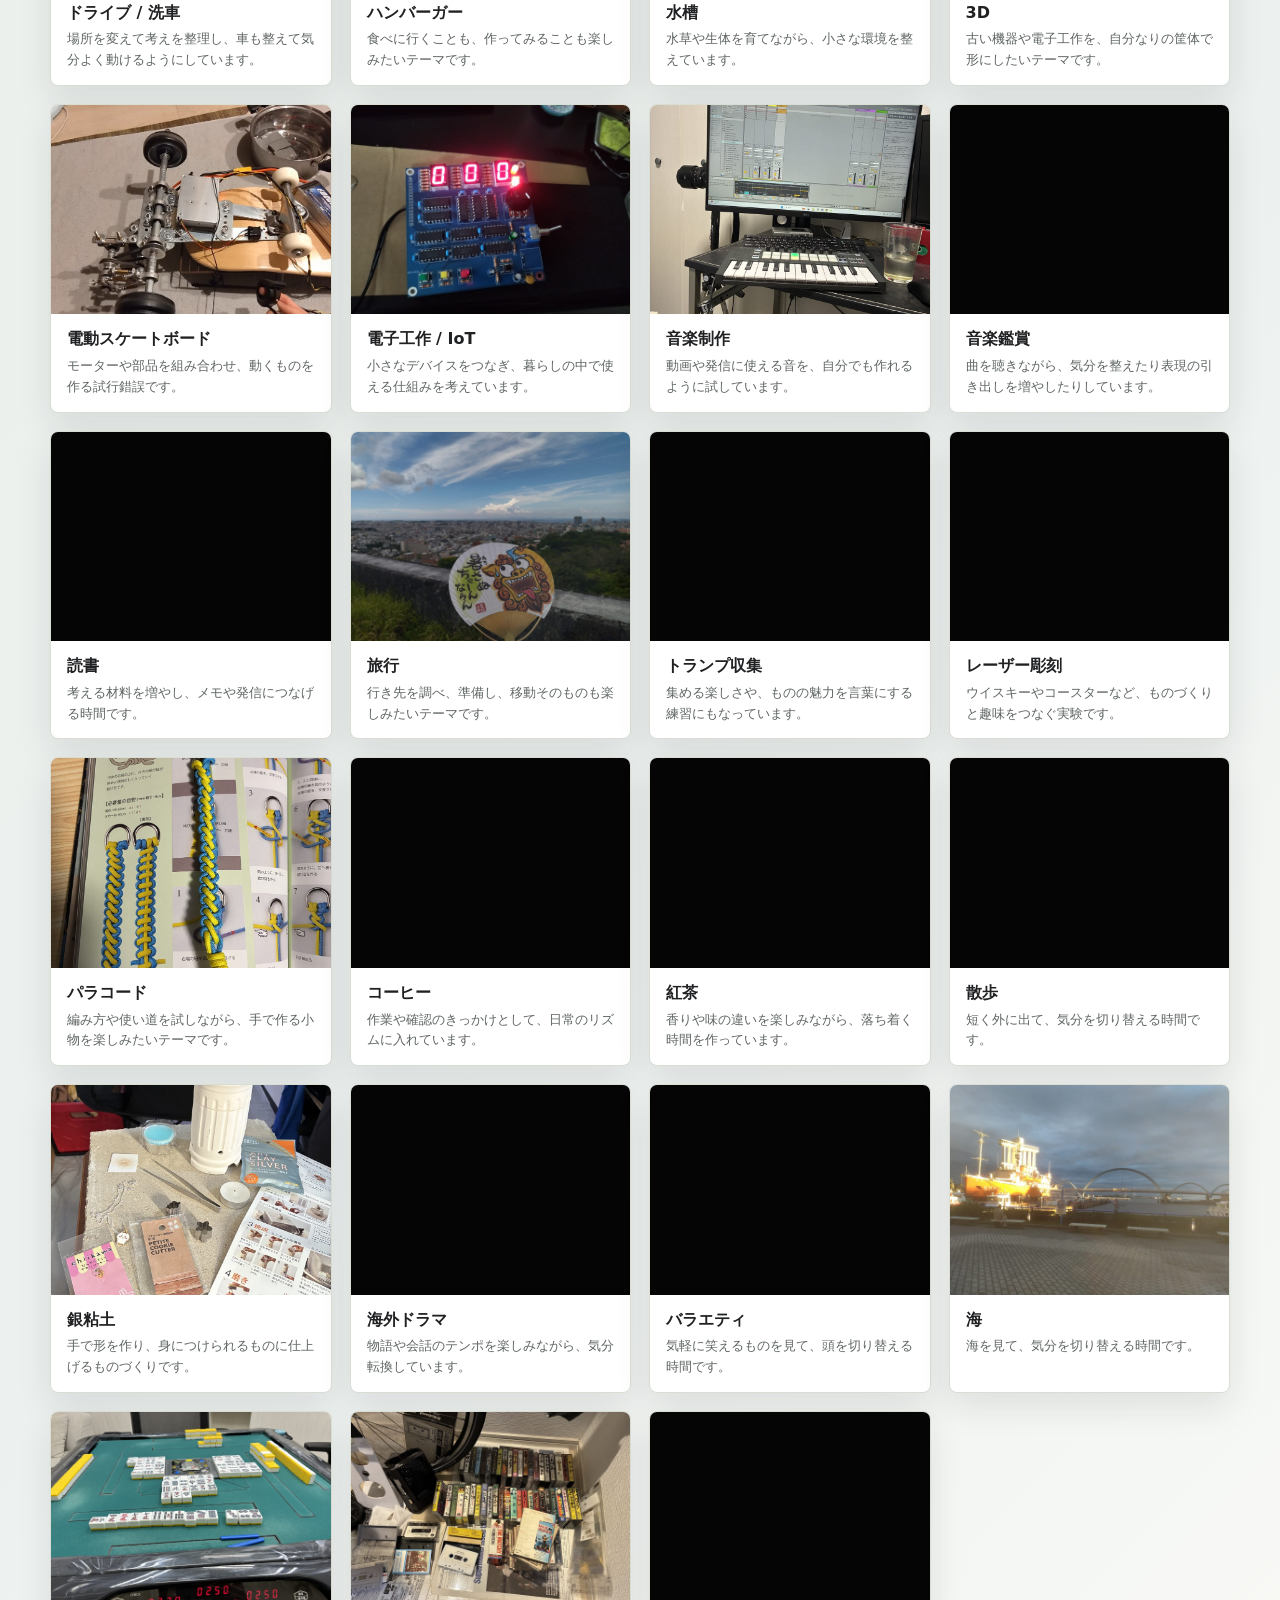
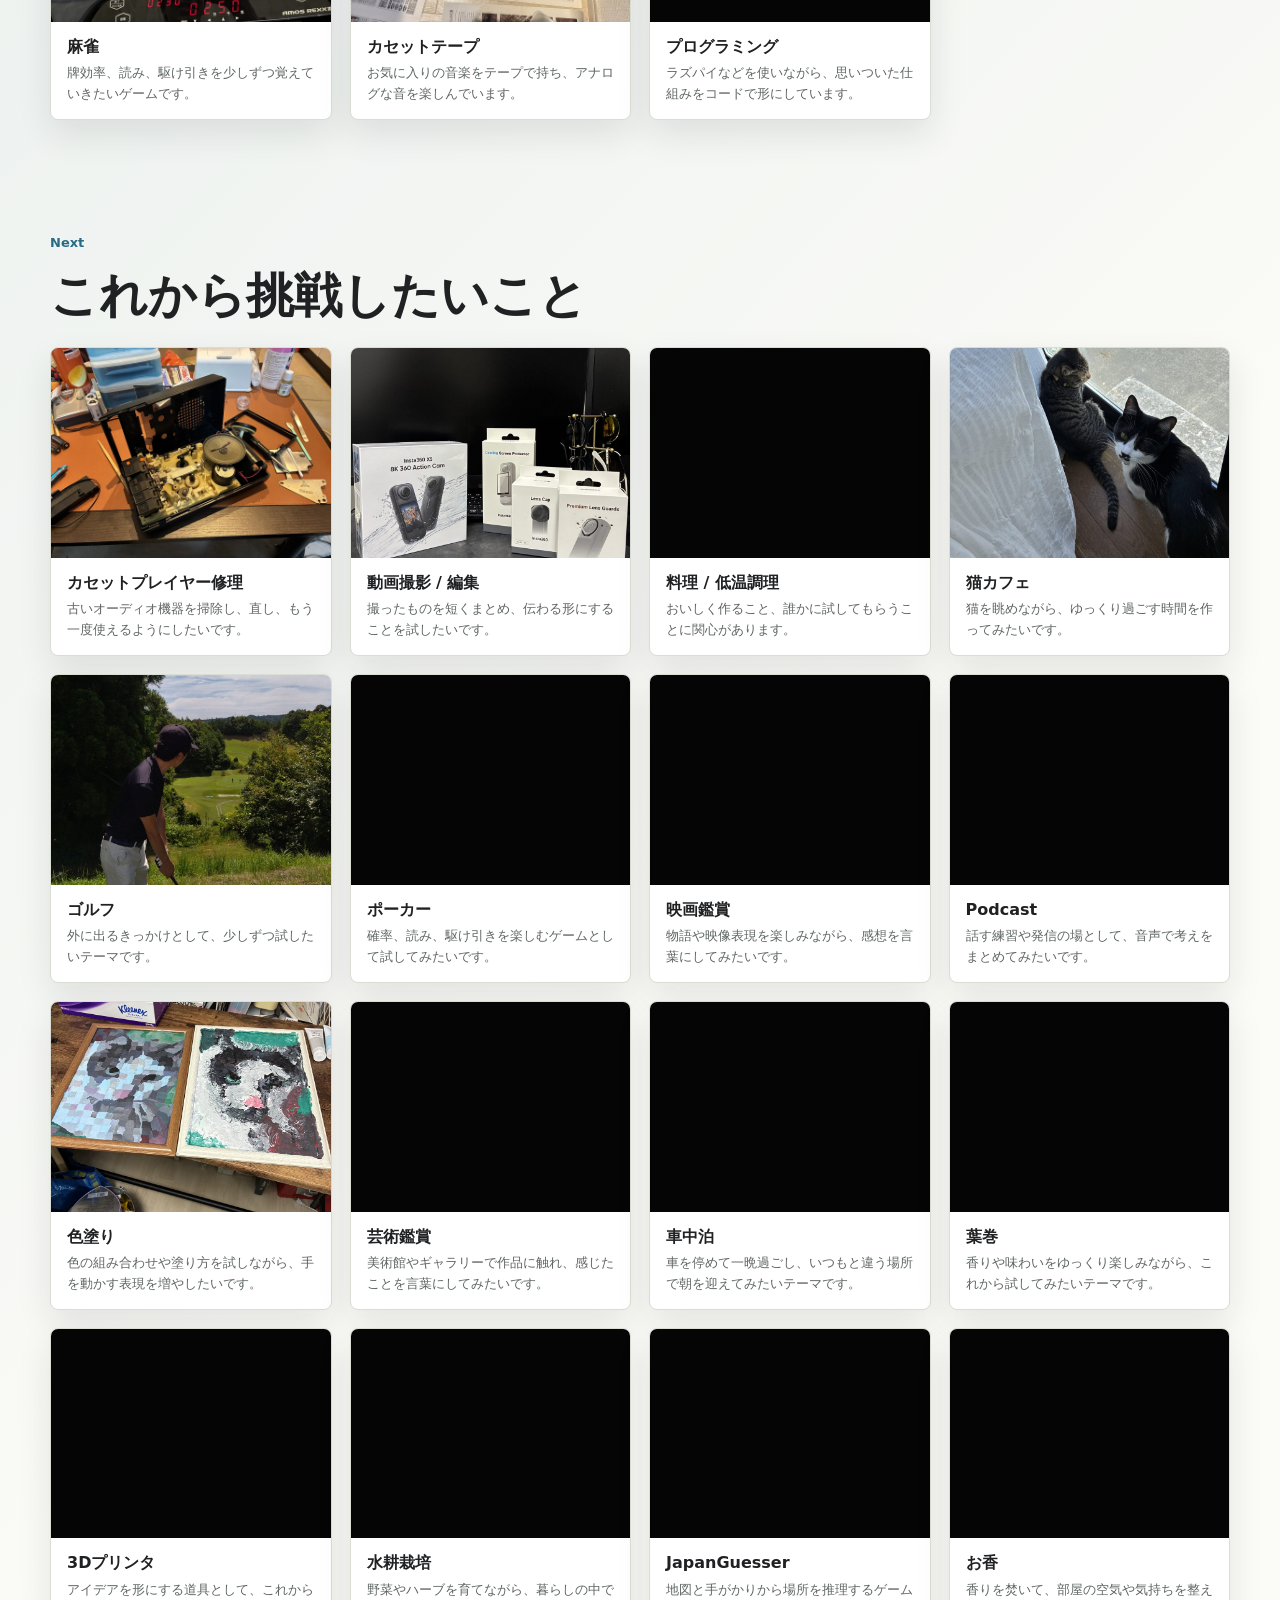
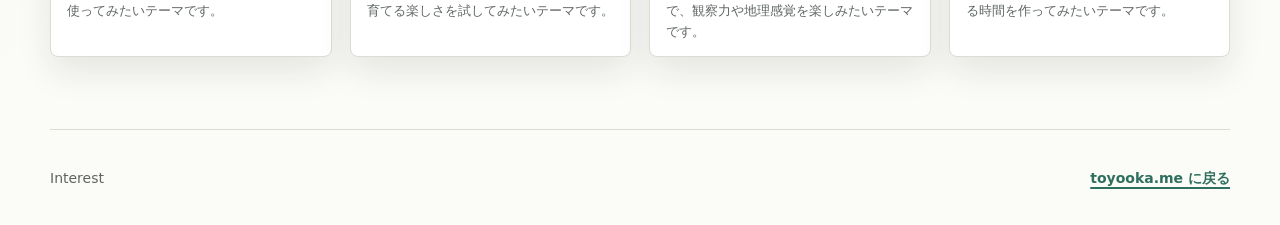
==== commit fb31aea8: "Rebuild interest hobby list from data.js with multi-image support and comments" ====
--- a/index.html
+++ b/index.html
@@ -37,128 +37,7 @@
           <h2>趣味一覧</h2>
         </div>
 
-        <div class="interest-grid">
-          <article class="interest-card">
-            <img src="/assets/hobby-whiskey.jpeg" alt="ウイスキー" loading="lazy">
-            <h3>ウイスキー</h3>
-          </article>
-          <article class="interest-card">
-            <img src="/assets/hobby-diy.jpeg" alt="DIY" loading="lazy">
-            <h3>DIY</h3>
-          </article>
-          <article class="interest-card">
-            <img src="/assets/hobby-craft.jpeg" alt="工作" loading="lazy">
-            <h3>工作</h3>
-          </article>
-          <article class="interest-card">
-            <img src="/assets/hobby-board-game.jpeg" alt="ボードゲーム" loading="lazy">
-            <h3>ボードゲーム</h3>
-          </article>
-          <article class="interest-card">
-            <img src="/assets/hobby-piano.jpeg" alt="ピアノ" loading="lazy">
-            <h3>ピアノ</h3>
-          </article>
-          <article class="interest-card">
-            <img src="/assets/hobby-placeholder.png" alt="バイク" loading="lazy">
-            <h3>バイク</h3>
-          </article>
-          <article class="interest-card">
-            <img src="/assets/hobby-cycling.jpeg" alt="サイクリング" loading="lazy">
-            <h3>サイクリング</h3>
-          </article>
-          <article class="interest-card">
-            <img src="/assets/hobby-camping.jpeg" alt="キャンプ" loading="lazy">
-            <h3>キャンプ</h3>
-          </article>
-          <article class="interest-card">
-            <img src="/assets/hobby-drive.jpeg" alt="ドライブと洗車" loading="lazy">
-            <h3>ドライブ / 洗車</h3>
-          </article>
-          <article class="interest-card">
-            <img src="/assets/hobby-burger.jpeg" alt="ハンバーガー" loading="lazy">
-            <h3>ハンバーガー</h3>
-          </article>
-          <article class="interest-card">
-            <img src="/assets/hobby-aquarium.jpeg" alt="水槽" loading="lazy">
-            <h3>水槽</h3>
-          </article>
-          <article class="interest-card">
-            <img src="/assets/hobby-3d.jpeg" alt="3D" loading="lazy">
-            <h3>3D</h3>
-          </article>
-          <article class="interest-card">
-            <img src="/assets/hobby-electric-skateboard.jpeg" alt="電動スケートボード" loading="lazy">
-            <h3>電動スケートボード</h3>
-          </article>
-          <article class="interest-card">
-            <img src="/assets/hobby-electronics.jpeg" alt="電子工作とIoT" loading="lazy">
-            <h3>電子工作 / IoT</h3>
-          </article>
-          <article class="interest-card">
-            <img src="/assets/hobby-dtm.jpeg" alt="音楽制作" loading="lazy">
-            <h3>音楽制作</h3>
-          </article>
-          <article class="interest-card">
-            <img src="/assets/hobby-placeholder.png" alt="音楽鑑賞" loading="lazy">
-            <h3>音楽鑑賞</h3>
-          </article>
-          <article class="interest-card">
-            <img src="/assets/hobby-placeholder.png" alt="読書" loading="lazy">
-            <h3>読書</h3>
-          </article>
-          <article class="interest-card">
-            <img src="/assets/hobby-travel.jpeg" alt="旅行" loading="lazy">
-            <h3>旅行</h3>
-          </article>
-          <article class="interest-card">
-            <img src="/assets/hobby-placeholder.png" alt="トランプ収集" loading="lazy">
-            <h3>トランプ収集</h3>
-          </article>
-          <article class="interest-card">
-            <img src="/assets/hobby-placeholder.png" alt="レーザー彫刻" loading="lazy">
-            <h3>レーザー彫刻</h3>
-          </article>
-          <article class="interest-card">
-            <img src="/assets/hobby-paracord.jpeg" alt="パラコード" loading="lazy">
-            <h3>パラコード</h3>
-          </article>
-          <article class="interest-card">
-            <img src="/assets/hobby-placeholder.png" alt="コーヒー" loading="lazy">
-            <h3>コーヒー</h3>
-          </article>
-          <article class="interest-card">
-            <img src="/assets/hobby-placeholder.png" alt="散歩" loading="lazy">
-            <h3>散歩</h3>
-          </article>
-          <article class="interest-card">
-            <img src="/assets/hobby-silver-clay.jpeg" alt="銀粘土" loading="lazy">
-            <h3>銀粘土</h3>
-          </article>
-          <article class="interest-card">
-            <img src="/assets/hobby-placeholder.png" alt="海外ドラマ" loading="lazy">
-            <h3>海外ドラマ</h3>
-          </article>
-          <article class="interest-card">
-            <img src="/assets/hobby-placeholder.png" alt="バラエティ" loading="lazy">
-            <h3>バラエティ</h3>
-          </article>
-          <article class="interest-card">
-            <img src="/assets/hobby-sea.jpeg" alt="海を見ること" loading="lazy">
-            <h3>海</h3>
-          </article>
-          <article class="interest-card">
-            <img src="/assets/hobby-mahjong.jpeg" alt="麻雀" loading="lazy">
-            <h3>麻雀</h3>
-          </article>
-          <article class="interest-card">
-            <img src="/assets/hobby-cassette-tape.jpeg" alt="カセットテープ" loading="lazy">
-            <h3>カセットテープ</h3>
-          </article>
-          <article class="interest-card">
-            <img src="/assets/hobby-placeholder.png" alt="プログラミング" loading="lazy">
-            <h3>プログラミング</h3>
-          </article>
-        </div>
+        <div class="interest-grid" data-hobbies></div>
       </section>
 
       <section id="challenges" class="section">
@@ -167,72 +46,7 @@
           <h2>これから挑戦したいこと</h2>
         </div>
 
-        <div class="interest-grid">
-          <article class="interest-card">
-            <img src="/assets/hobby-cassette-repair.jpeg" alt="カセットプレイヤー修理" loading="lazy">
-            <h3>カセットプレイヤー修理</h3>
-          </article>
-          <article class="interest-card">
-            <img src="/assets/hobby-video.jpeg" alt="動画撮影と編集" loading="lazy">
-            <h3>動画撮影 / 編集</h3>
-          </article>
-          <article class="interest-card">
-            <img src="/assets/hobby-placeholder.png" alt="料理と低温調理" loading="lazy">
-            <h3>料理 / 低温調理</h3>
-          </article>
-          <article class="interest-card">
-            <img src="/assets/hobby-cat.jpeg" alt="猫カフェ" loading="lazy">
-            <h3>猫カフェ</h3>
-          </article>
-          <article class="interest-card">
-            <img src="/assets/hobby-golf.jpeg" alt="ゴルフ" loading="lazy">
-            <h3>ゴルフ</h3>
-          </article>
-          <article class="interest-card">
-            <img src="/assets/hobby-placeholder.png" alt="ポーカー" loading="lazy">
-            <h3>ポーカー</h3>
-          </article>
-          <article class="interest-card">
-            <img src="/assets/hobby-placeholder.png" alt="映画鑑賞" loading="lazy">
-            <h3>映画鑑賞</h3>
-          </article>
-          <article class="interest-card">
-            <img src="/assets/hobby-placeholder.png" alt="Podcast" loading="lazy">
-            <h3>Podcast</h3>
-          </article>
-          <article class="interest-card">
-            <img src="/assets/hobby-coloring.jpeg" alt="色塗り" loading="lazy">
-            <h3>色塗り</h3>
-          </article>
-          <article class="interest-card">
-            <img src="/assets/hobby-placeholder.png" alt="芸術鑑賞" loading="lazy">
-            <h3>芸術鑑賞</h3>
-          </article>
-          <article class="interest-card">
-            <img src="/assets/hobby-placeholder.png" alt="車中泊" loading="lazy">
-            <h3>車中泊</h3>
-          </article>
-          <article class="interest-card">
-            <img src="/assets/hobby-placeholder.png" alt="葉巻" loading="lazy">
-            <h3>葉巻</h3>
-          </article>
-          <article class="interest-card">
-            <img src="/assets/hobby-placeholder.png" alt="3Dプリンタ" loading="lazy">
-            <h3>3Dプリンタ</h3>
-          </article>
-          <article class="interest-card">
-            <img src="/assets/hobby-placeholder.png" alt="水耕栽培" loading="lazy">
-            <h3>水耕栽培</h3>
-          </article>
-          <article class="interest-card">
-            <img src="/assets/hobby-placeholder.png" alt="JapanGuesser" loading="lazy">
-            <h3>JapanGuesser</h3>
-          </article>
-          <article class="interest-card">
-            <img src="/assets/hobby-placeholder.png" alt="お香" loading="lazy">
-            <h3>お香</h3>
-          </article>
-        </div>
+        <div class="interest-grid" data-challenges></div>
       </section>
     </main>
 
@@ -240,5 +54,17 @@
       <span>Interest</span>
       <a href="https://toyooka.me/">toyooka.me に戻る</a>
     </footer>
+
+    <div class="image-lightbox" aria-hidden="true">
+      <div class="image-lightbox-panel">
+        <button type="button" class="image-lightbox-close" aria-label="閉じる">×</button>
+        <img class="image-lightbox-image" src="" alt="">
+        <p class="image-lightbox-caption"></p>
+        <div class="image-lightbox-thumbs" hidden></div>
+      </div>
+    </div>
+
+    <script src="/data.js"></script>
+    <script src="/app.js"></script>
   </body>
 </html>
--- a/styles.css
+++ b/styles.css
@@ -153,12 +153,26 @@
 }
 
 .interest-card {
+  position: relative;
   min-width: 0;
   overflow: hidden;
   border: 1px solid var(--line);
   border-radius: 8px;
   background: var(--white);
   box-shadow: var(--shadow);
+  cursor: zoom-in;
+  transition: transform 160ms ease, box-shadow 160ms ease;
+}
+
+.interest-card:hover,
+.interest-card:focus-visible {
+  transform: translateY(-2px);
+  box-shadow: 0 18px 40px rgba(32, 33, 35, 0.16);
+}
+
+.interest-card:focus-visible {
+  outline: 3px solid rgba(47, 111, 95, 0.3);
+  outline-offset: 2px;
 }
 
 .interest-card img {
@@ -168,14 +182,122 @@
   background: var(--soft);
 }
 
+.interest-card-count {
+  position: absolute;
+  top: 10px;
+  right: 10px;
+  padding: 3px 9px;
+  border-radius: 999px;
+  color: var(--white);
+  background: rgba(32, 33, 35, 0.68);
+  font-size: 12px;
+  font-weight: 800;
+}
+
+.interest-card-body {
+  padding: 14px 16px;
+}
+
 .interest-card h3 {
-  min-height: 58px;
-  display: flex;
-  align-items: center;
-  padding: 14px 16px;
   font-size: 16px;
   line-height: 1.35;
   letter-spacing: 0;
+}
+
+.interest-card p {
+  margin-top: 6px;
+  color: var(--muted);
+  font-size: 13px;
+  line-height: 1.6;
+}
+
+.image-lightbox {
+  position: fixed;
+  inset: 0;
+  z-index: 200;
+  display: none;
+  align-items: center;
+  justify-content: center;
+  padding: 32px;
+  background: rgba(32, 33, 35, 0.78);
+  cursor: zoom-out;
+}
+
+.image-lightbox.is-open {
+  display: flex;
+}
+
+.image-lightbox-panel {
+  position: relative;
+  width: min(100%, 920px);
+  display: grid;
+  gap: 14px;
+  justify-items: center;
+  cursor: default;
+}
+
+.image-lightbox-image {
+  max-width: min(100%, 920px);
+  max-height: 68vh;
+  display: block;
+  object-fit: contain;
+  border-radius: 8px;
+  background: #101211;
+  box-shadow: 0 28px 80px rgba(0, 0, 0, 0.32);
+}
+
+.image-lightbox-caption {
+  max-width: min(100%, 820px);
+  margin: 0;
+  color: var(--white);
+  font-size: 15px;
+  font-weight: 700;
+  text-align: center;
+}
+
+.image-lightbox-thumbs {
+  display: flex;
+  flex-wrap: wrap;
+  gap: 8px;
+  justify-content: center;
+}
+
+.image-lightbox-thumbs img {
+  width: 72px;
+  height: 54px;
+  object-fit: cover;
+  border-radius: 6px;
+  border: 2px solid transparent;
+  opacity: 0.7;
+  cursor: pointer;
+}
+
+.image-lightbox-thumbs img:hover {
+  opacity: 1;
+}
+
+.image-lightbox-thumbs img.is-active {
+  opacity: 1;
+  border-color: var(--white);
+}
+
+.image-lightbox-close {
+  position: absolute;
+  top: -44px;
+  right: 0;
+  width: 36px;
+  height: 36px;
+  border: 0;
+  border-radius: 999px;
+  color: var(--ink);
+  background: var(--white);
+  font-size: 20px;
+  line-height: 1;
+  cursor: pointer;
+}
+
+body.lightbox-open {
+  overflow: hidden;
 }
 
 .site-footer {
@@ -229,9 +351,11 @@
     gap: 14px;
   }
 
+  .interest-card-body {
+    padding: 12px;
+  }
+
   .interest-card h3 {
-    min-height: 54px;
-    padding: 12px;
     font-size: 15px;
   }
 }
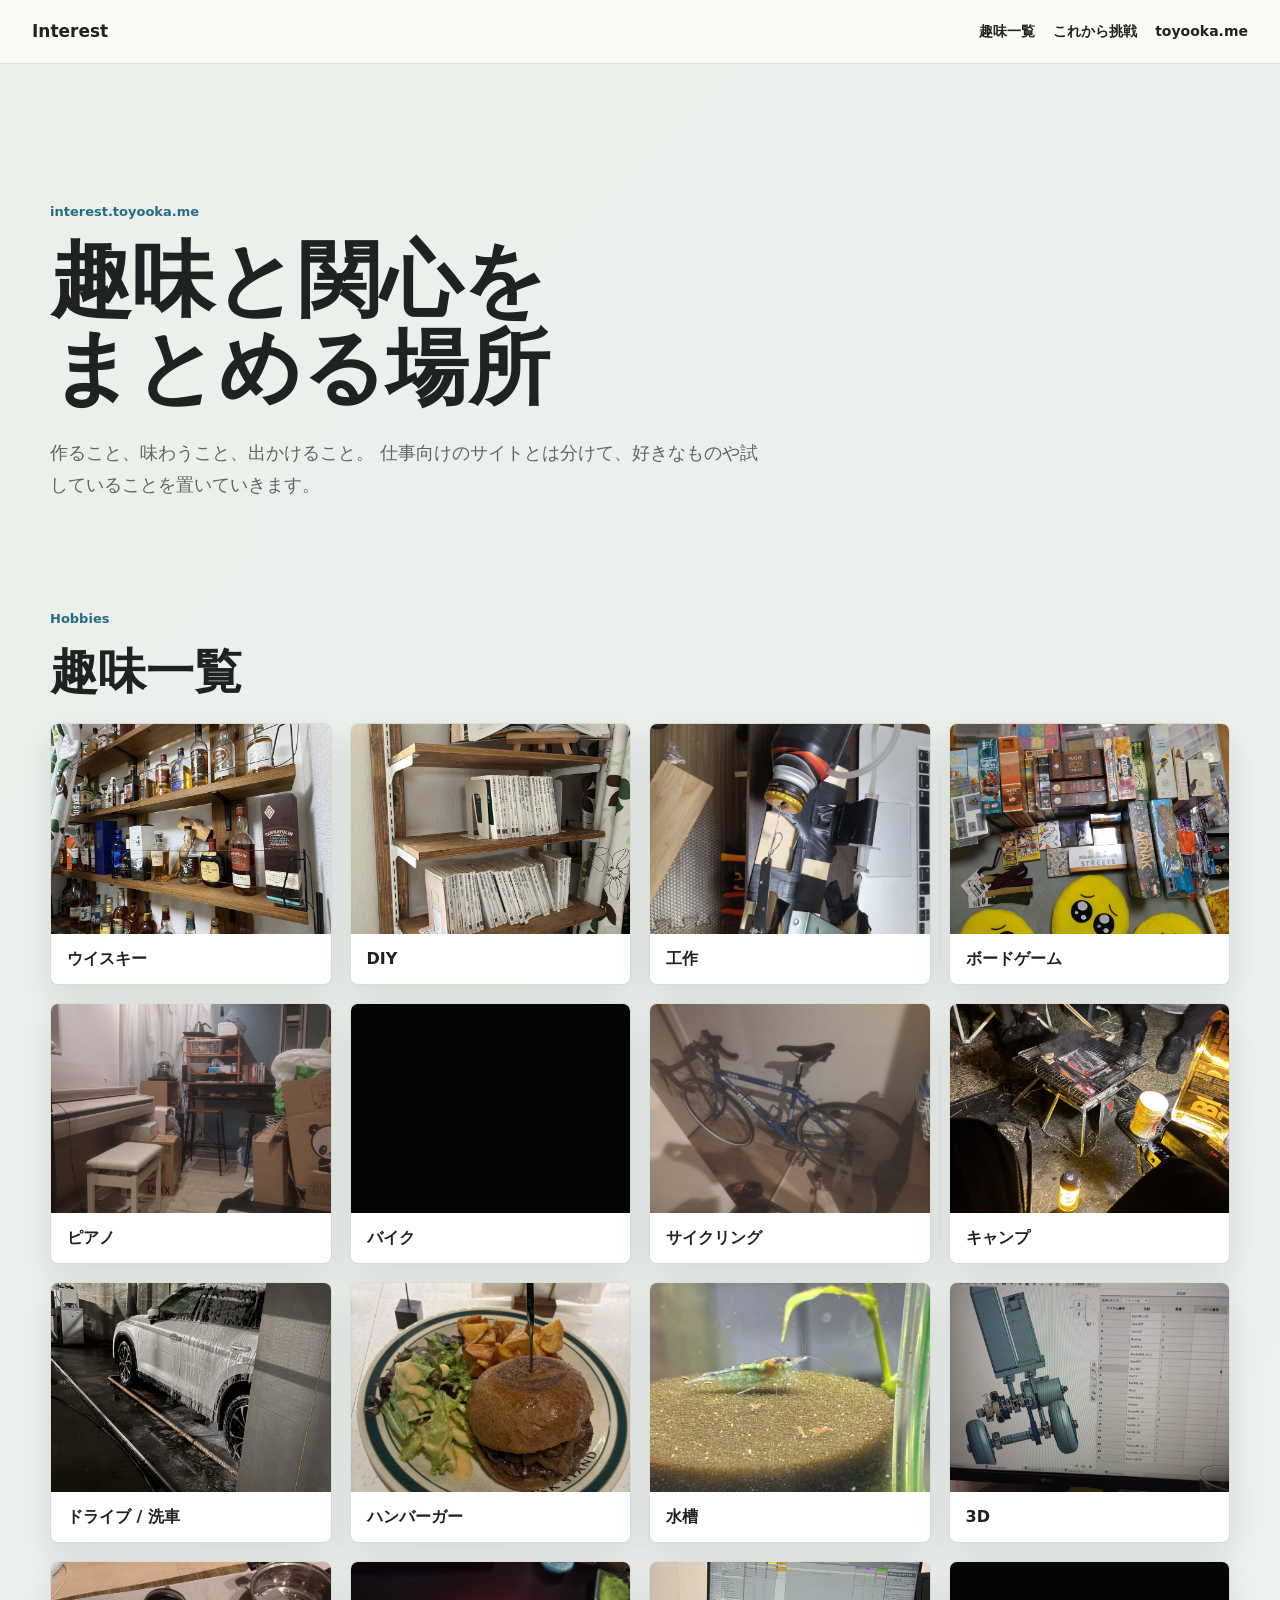
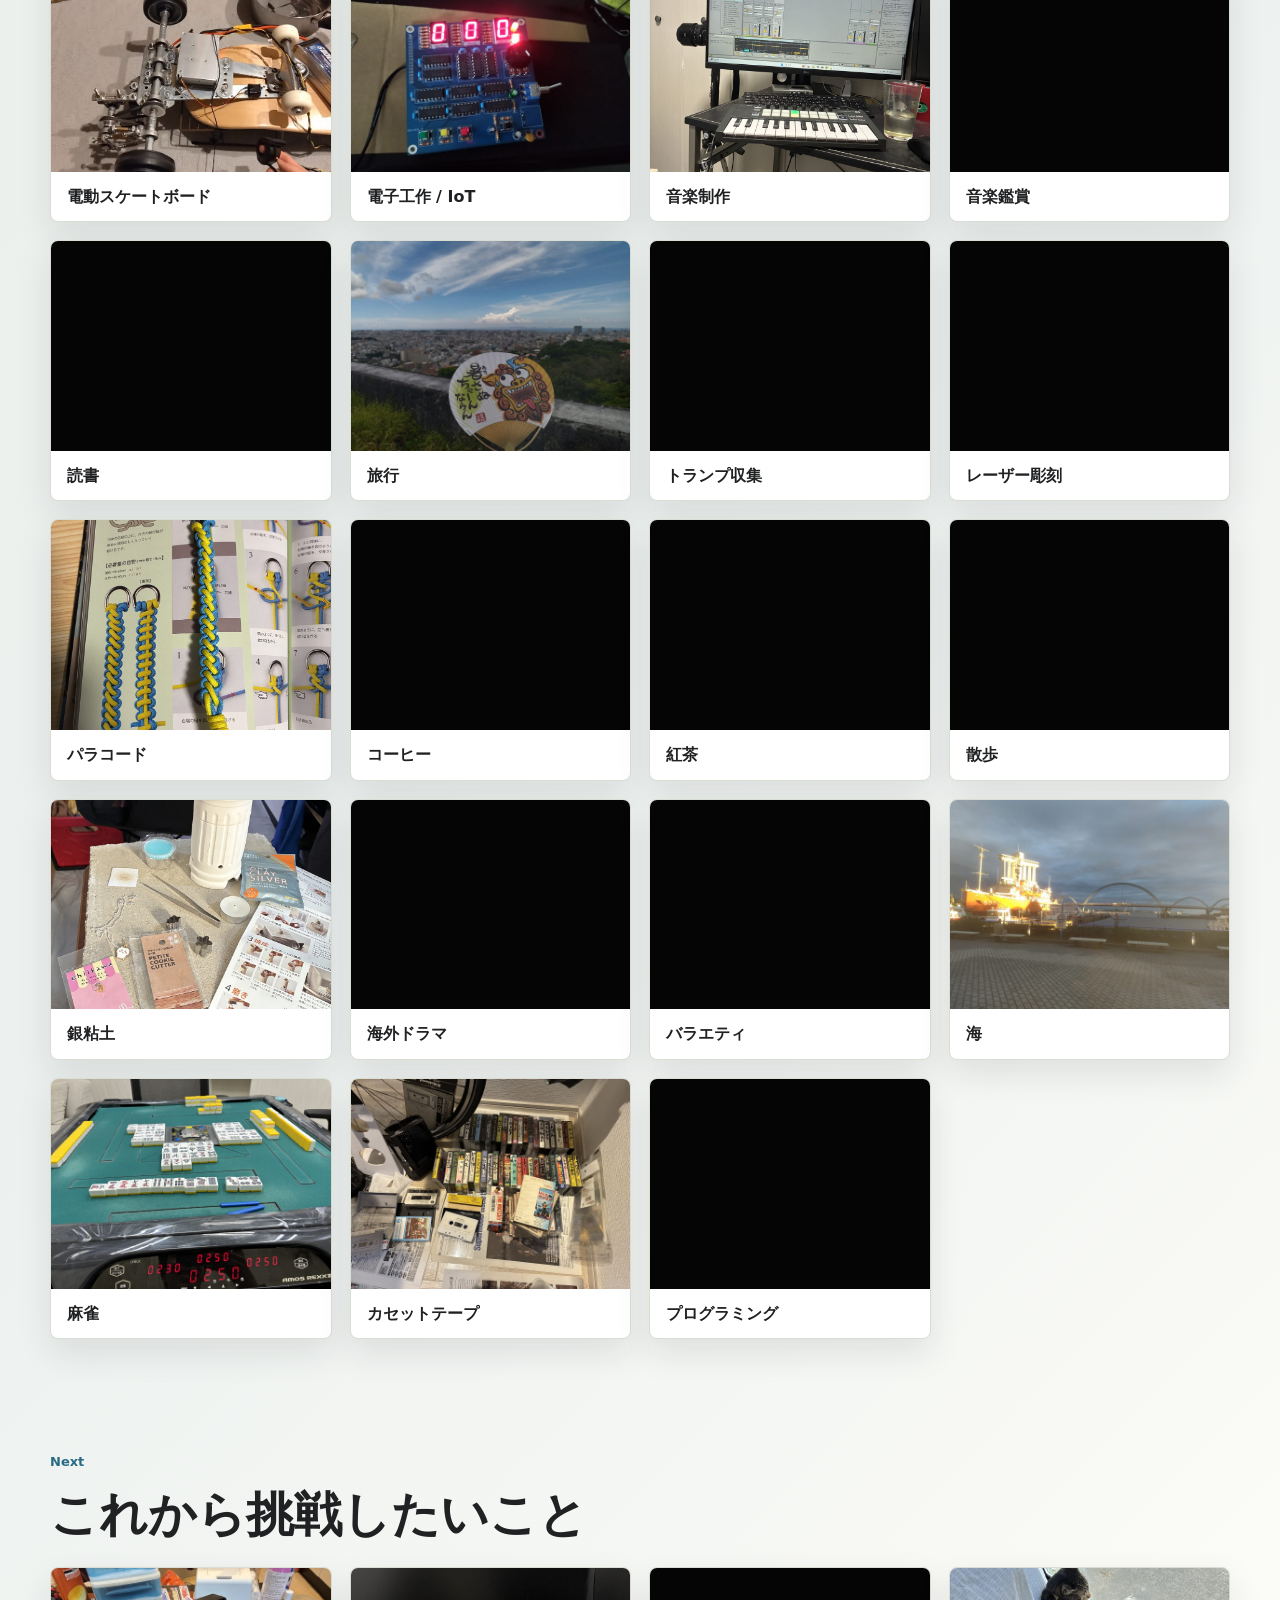
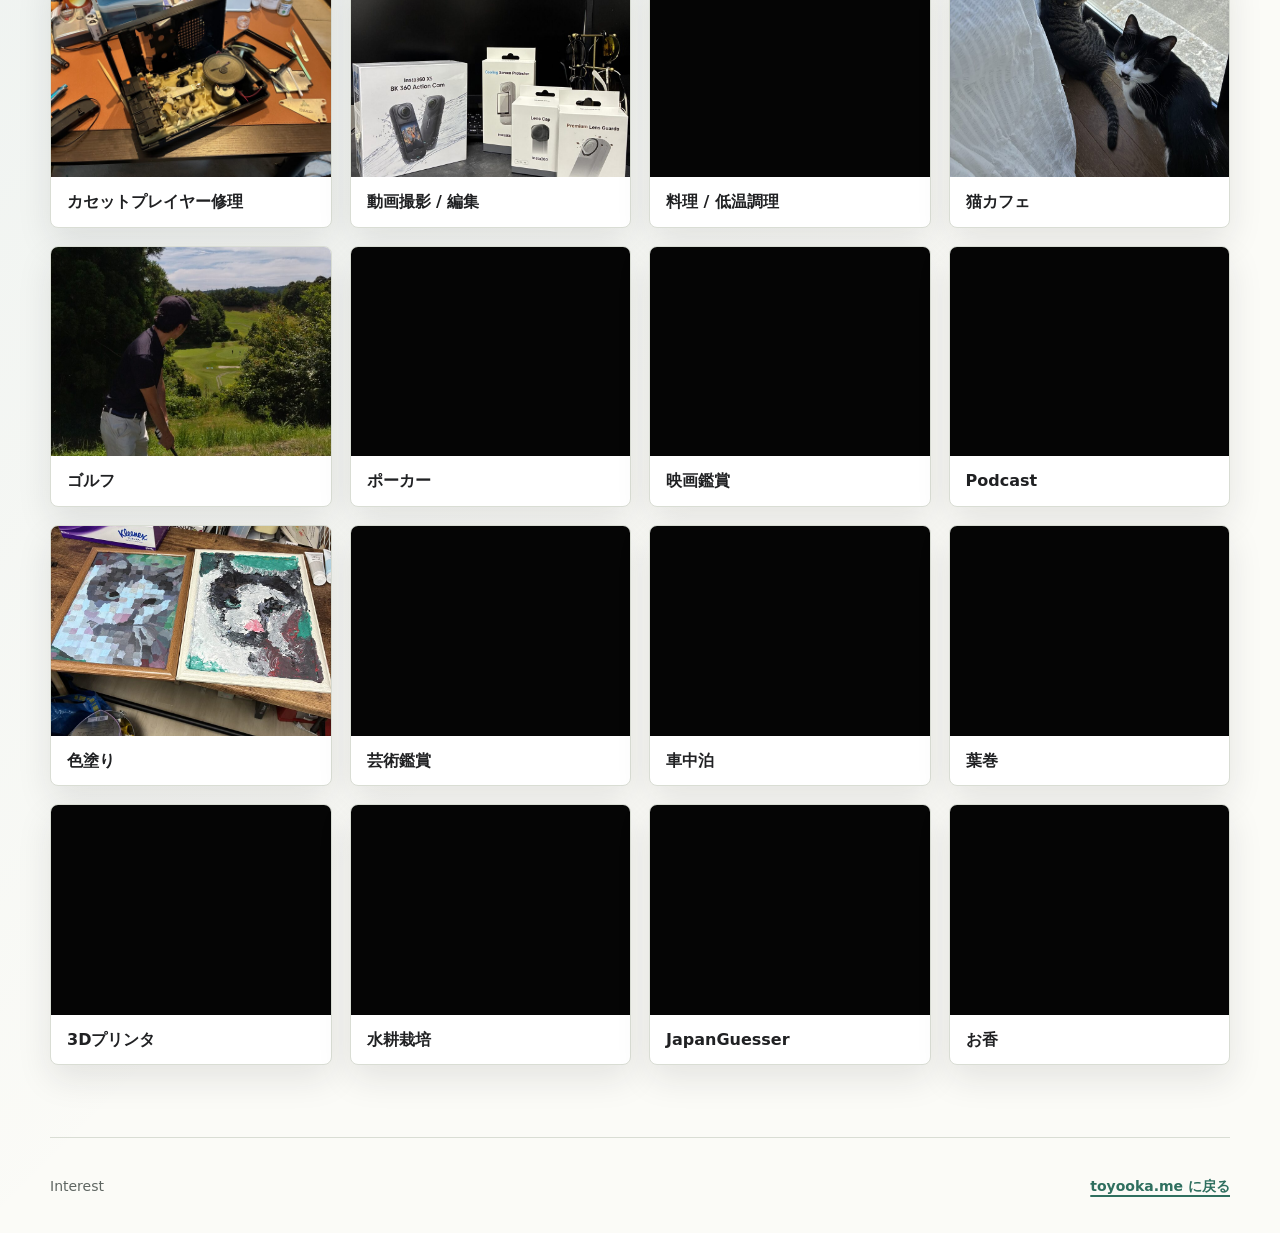
==== commit 32c98788: "Move hobby comment to per-photo caption in lightbox, drop card summary" ====
--- a/index.html
+++ b/index.html
@@ -58,6 +58,7 @@
     <div class="image-lightbox" aria-hidden="true">
       <div class="image-lightbox-panel">
         <button type="button" class="image-lightbox-close" aria-label="閉じる">×</button>
+        <h3 class="image-lightbox-title"></h3>
         <img class="image-lightbox-image" src="" alt="">
         <p class="image-lightbox-caption"></p>
         <div class="image-lightbox-thumbs" hidden></div>
--- a/styles.css
+++ b/styles.css
@@ -204,13 +204,6 @@
   letter-spacing: 0;
 }
 
-.interest-card p {
-  margin-top: 6px;
-  color: var(--muted);
-  font-size: 13px;
-  line-height: 1.6;
-}
-
 .image-lightbox {
   position: fixed;
   inset: 0;
@@ -236,9 +229,17 @@
   cursor: default;
 }
 
+.image-lightbox-title {
+  max-width: min(100%, 820px);
+  margin: 0;
+  color: var(--white);
+  font-size: 20px;
+  text-align: center;
+}
+
 .image-lightbox-image {
   max-width: min(100%, 920px);
-  max-height: 68vh;
+  max-height: 62vh;
   display: block;
   object-fit: contain;
   border-radius: 8px;
@@ -249,9 +250,9 @@
 .image-lightbox-caption {
   max-width: min(100%, 820px);
   margin: 0;
-  color: var(--white);
-  font-size: 15px;
-  font-weight: 700;
+  color: rgba(255, 255, 255, 0.82);
+  font-size: 14px;
+  line-height: 1.6;
   text-align: center;
 }
 
